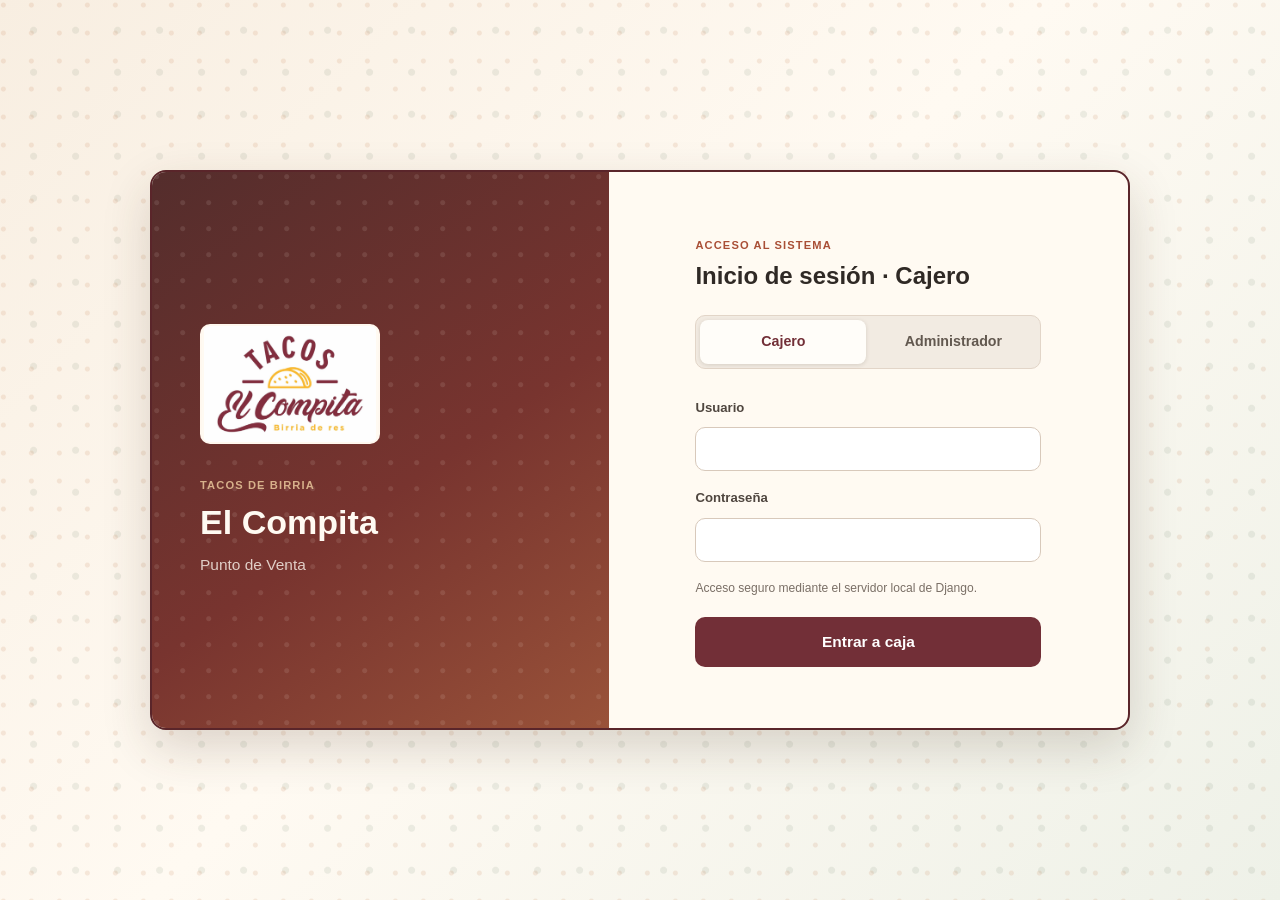
==== POS/FronEnd/index.html @ 58e86232 "actualizaciond el panel de admin y almacen" ====
<!DOCTYPE html>
<!--
    SISTEMA POS - TACOS DE BIRRIA EL COMPITA

    Estructura de la interfaz. La lógica vive en js/ (un archivo por módulo,
    cargados en orden al final del body) y la apariencia en css/styles.css.

    Mapa de secciones:
    1. Carga de sesión e inicio de sesión.
    2. Barra superior: logo, negocio, fecha, usuario y cierre de sesión.
    3. Pestañas: navegación entre pantallas (las de administrador se muestran por rol).
    4. Pantallas: panel, venta, configuración, productos, almacén, categorías,
       ventas y cierre de caja.
    5. Modales y avisos.
-->
<html lang="es">
<head>
    <meta charset="UTF-8">
    <meta name="viewport" content="width=device-width, initial-scale=1, viewport-fit=cover">
    <meta name="theme-color" content="#6f292b">
    <!-- Permite "Agregar a pantalla de inicio" en el iPad y abrirla a pantalla completa. -->
    <meta name="apple-mobile-web-app-capable" content="yes">
    <meta name="mobile-web-app-capable" content="yes">
    <meta name="apple-mobile-web-app-status-bar-style" content="black-translucent">
    <meta name="apple-mobile-web-app-title" content="El Compita">
    <link rel="icon" href="../Public/assets/imagenes/Logo%20tcos%20el%20compita.jpg">
    <link rel="apple-touch-icon" href="../Public/assets/imagenes/Logo%20tcos%20el%20compita.jpg">
    <title>El Compita · Punto de Venta</title>
    <link rel="stylesheet" href="css/styles.css">
</head>
<body>
    <!-- Indicador de carga: se muestra mientras se verifica la sesión guardada. -->
    <div class="session-loading" id="session-loading" role="status" aria-live="polite">
        <span class="session-loading-spinner" aria-hidden="true"></span>
        <p>Cargando sesión…</p>
    </div>

    <!-- Acceso inicial: se muestra solo si no hay una sesión guardada válida. -->
    <main class="entry-screen" id="entry-screen" hidden>
        <section class="entry-panel" aria-labelledby="entry-title">
            <div class="entry-brand">
                <img src="../Public/assets/imagenes/Logo%20tcos%20el%20compita.jpg" alt="" class="entry-logo" width="180" height="120">
                <span class="eyebrow">Tacos de Birria</span>
                <h1 id="entry-title">El Compita</h1>
                <p>Punto de Venta</p>
            </div>
            <div class="entry-form-wrap">
                <span class="eyebrow">Acceso al sistema</span>
                <h2 id="login-heading">Inicio de sesión · Cajero</h2>
                <!-- Enter (teclado físico) o "Ir" (teclado del iPad) envían el formulario. -->
                <form id="entry-login-form" autocomplete="off" onsubmit="handleLoginSubmit(event)">
                    <div class="login-role-selector" role="group" aria-label="Tipo de cuenta">
                        <button class="login-role-button active" id="login-role-cashier" type="button" aria-pressed="true" onclick="selectLoginRole('cashier')">Cajero</button>
                        <button class="login-role-button" id="login-role-admin" type="button" aria-pressed="false" onclick="selectLoginRole('admin')">Administrador</button>
                    </div>
                    <label for="login-username">Usuario</label>
                    <input id="login-username" name="access-identifier" autocomplete="off" autocapitalize="none" autocorrect="off" spellcheck="false" enterkeyhint="go" required>
                    <label for="login-password">Contraseña</label>
                    <input id="login-password" name="access-secret" type="password" autocomplete="new-password" enterkeyhint="go" required>
                    <p class="entry-connection-note">Acceso seguro mediante el servidor local de Django.</p>
                    <button class="btn entry-submit" id="entry-submit" type="submit">Entrar a caja</button>
                </form>
            </div>
        </section>
    </main>

    <div class="app" id="app-container" hidden>
        <!-- Barra superior: logo y nombre a la izquierda; fecha y sesión a la derecha. -->
        <header class="app-bar">
            <div class="brand">
                <img src="../Public/assets/imagenes/Logo%20tcos%20el%20compita.jpg" alt="Tacos de Birria El Compita" class="brand-logo" width="72" height="48">
                <div class="brand-text">
                    <span class="brand-kicker">Tacos de Birria</span>
                    <strong class="brand-name">El Compita</strong>
                </div>
            </div>
            <div class="app-bar-meta">
                <div class="business-day" aria-live="polite">
                    <span class="visually-hidden">Jornada del día:</span>
                    <strong id="current-business-date">Cargando fecha…</strong>
                </div>
                <div class="session-chip">
                    <span class="session-role" id="session-role"></span>
                    <span class="session-user" id="session-user"></span>
                </div>
                <button class="logout-button" id="session-logout" type="button" onclick="logoutSession()">
                    <svg class="icon" viewBox="0 0 24 24" aria-hidden="true"><path d="M15 4h4a1 1 0 0 1 1 1v14a1 1 0 0 1-1 1h-4"/><path d="M10 16l-4-4 4-4"/><path d="M6 12h10"/></svg>
                    <span>Cerrar sesión</span>
                </button>
            </div>
        </header>

        <!-- Navegación: cada botón activa una pantalla mediante showTab(). -->
        <nav class="tabs" aria-label="Navegación principal">
            <button class="tab" type="button" data-tab="admin-dashboard" onclick="showTab('admin-dashboard')" hidden>
                <svg class="icon" viewBox="0 0 24 24" aria-hidden="true"><path d="M3 3v18h18"/><path d="M7 15l4-4 3 3 5-6"/></svg>Panel
            </button>
            <button class="tab active" type="button" data-tab="pos" onclick="showTab('pos')">
                <svg class="icon" viewBox="0 0 24 24" aria-hidden="true"><circle cx="9" cy="20" r="1.5"/><circle cx="18" cy="20" r="1.5"/><path d="M2 3h3l2.6 12.4a1.5 1.5 0 0 0 1.5 1.1h8.9a1.5 1.5 0 0 0 1.5-1.2L21 8H6"/></svg>Venta
            </button>
            <button class="tab" type="button" data-tab="cashbox" onclick="showTab('cashbox')">
                <svg class="icon" viewBox="0 0 24 24" aria-hidden="true"><rect x="2" y="6" width="20" height="12" rx="2"/><circle cx="12" cy="12" r="2.5"/><path d="M6 12h.01M18 12h.01"/></svg>Cierre de caja
            </button>
            <button class="tab" type="button" data-tab="sales" onclick="showTab('sales')">
                <svg class="icon" viewBox="0 0 24 24" aria-hidden="true"><path d="M5 3h14v18l-3-2-2 2-2-2-2 2-2-2-3 2z"/><path d="M9 8h6M9 12h6M9 16h4"/></svg>Ventas
            </button>
            <button class="tab" type="button" data-tab="admin" onclick="showTab('admin')" hidden>
                <svg class="icon" viewBox="0 0 24 24" aria-hidden="true"><path d="M6 3v7a3 3 0 0 0 6 0V3"/><path d="M9 3v18"/><path d="M17 3c-2 2-2 6 0 8v10"/></svg>Productos
            </button>
            <button class="tab" type="button" data-tab="warehouse" onclick="showTab('warehouse')" hidden>
                <svg class="icon" viewBox="0 0 24 24" aria-hidden="true"><path d="M21 8l-9-5-9 5 9 5 9-5z"/><path d="M3 8v8l9 5 9-5V8"/><path d="M12 13v8"/></svg>Almacén
            </button>
            <button class="tab" type="button" data-tab="categories" onclick="showTab('categories')" hidden>
                <svg class="icon" viewBox="0 0 24 24" aria-hidden="true"><path d="M3 12V4a1 1 0 0 1 1-1h8l9 9-9 9z"/><circle cx="7.5" cy="7.5" r="1.5"/></svg>Categorías
            </button>
            <button class="tab" type="button" data-tab="settings" onclick="showTab('settings')" hidden>
                <svg class="icon" viewBox="0 0 24 24" aria-hidden="true"><path d="M4 6h10M18 6h2M4 12h4M12 12h8M4 18h12"/><circle cx="16" cy="6" r="2"/><circle cx="10" cy="12" r="2"/><circle cx="18" cy="18" r="2"/></svg>Configuración
            </button>
            <button class="tab" type="button" data-tab="users" onclick="showTab('users')" hidden>
                <svg class="icon" viewBox="0 0 24 24" aria-hidden="true"><circle cx="9" cy="8" r="3.5"/><path d="M2.5 20a6.5 6.5 0 0 1 13 0"/><path d="M16 4.5a3.5 3.5 0 0 1 0 7"/><path d="M18 14.2a6.5 6.5 0 0 1 3.5 5.8"/></svg>Usuarios
            </button>
        </nav>

        <main class="app-content">
            <!-- Panel administrativo: sus indicadores se calculan con el historial local actual. -->
            <section id="admin-dashboard-tab" class="tab-content" aria-labelledby="dashboard-title">
                <div class="page-heading">
                    <div>
                        <span class="eyebrow">Administración</span>
                        <h2 id="dashboard-title">Resumen del negocio</h2>
                    </div>
                    <label class="inline-field" for="dashboard-period">Periodo
                        <select id="dashboard-period" onchange="renderAdminDashboard()">
                            <option value="today">Hoy</option>
                            <option value="7">Últimos 7 días</option>
                            <option value="30">Últimos 30 días</option>
                            <option value="all">Todo el historial</option>
                        </select>
                    </label>
                </div>
                <div class="dashboard-metrics" aria-live="polite">
                    <article class="dashboard-metric"><span>Ventas netas</span><strong id="admin-metric-sales">$0.00</strong><small id="admin-metric-sales-caption">Periodo seleccionado</small></article>
                    <article class="dashboard-metric"><span>Transacciones</span><strong id="admin-metric-count">0</strong><small>Ventas registradas</small></article>
                    <article class="dashboard-metric"><span>Promedio por venta</span><strong id="admin-metric-average">$0.00</strong><small>Ticket promedio</small></article>
                    <article class="dashboard-metric"><span>Artículos vendidos</span><strong id="admin-metric-items">0</strong><small>Unidades en el periodo</small></article>
                </div>
                <div class="dashboard-columns">
                    <section class="panel">
                        <div class="panel-heading"><h3>Ventas por día</h3><span id="admin-chart-caption">Periodo seleccionado</span></div>
                        <div class="dashboard-chart" id="admin-sales-chart" aria-label="Gráfica de ventas por día"></div>
                    </section>
                    <section class="panel">
                        <div class="panel-heading"><h3>Inventario por revisar</h3><span id="admin-stock-count">0 productos</span></div>
                        <div class="dashboard-stock-list" id="admin-stock-alerts"></div>
                    </section>
                </div>
                <section class="panel">
                    <div class="panel-heading"><h3>Ventas recientes</h3><button class="btn btn-secondary btn-compact" type="button" onclick="showTab('sales')">Ver historial</button></div>
                    <div class="dashboard-recent-sales" id="admin-recent-sales"></div>
                </section>
            </section>

            <!-- Venta: catálogo de productos, carrito y resumen de la jornada. -->
            <section id="pos-tab" class="tab-content active" aria-label="Venta">
                <div class="pos-layout">
                    <div class="products-section">
                        <!-- Filtros de categoría; los genera loadCategoryTabs(). -->
                        <div class="category-tabs" id="category-tabs" role="group" aria-label="Categorías"></div>
                        <div id="products-grid" class="products-grid"></div>
                    </div>

                    <aside class="cart-section" aria-labelledby="cart-title">
                        <div class="cart-header">
                            <h3 id="cart-title">Carrito</h3>
                        </div>
                        <div class="cart-items" id="cart-items">
                            <div class="empty-cart">
                                <p>Carrito vacío<br>Toca un producto para comenzar</p>
                            </div>
                        </div>
                        <div class="cart-total" id="cart-total" hidden>
                            <div class="total-line">
                                <span>Subtotal</span>
                                <span id="subtotal">$0.00</span>
                            </div>
                            <div class="total-line">
                                <span id="tax-label">IVA</span>
                                <span id="tax">$0.00</span>
                            </div>
                            <div class="total-line final">
                                <span>Total</span>
                                <span id="total">$0.00</span>
                            </div>
                            <button class="checkout-btn" type="button" onclick="checkout()">Procesar venta</button>
                        </div>
                    </aside>

                    <div class="pos-today-summary">
                        <div><span>Ventas de hoy</span><strong id="today-sales-total">$0.00</strong></div>
                        <div><span>Órdenes</span><strong id="today-sales-count">0</strong></div>
                        <div><span>Artículos vendidos</span><strong id="today-items-count">0</strong></div>
                        <button class="btn btn-secondary btn-compact" type="button" onclick="showTab('cashbox')">Ir a cierre de caja</button>
                    </div>
                </div>
            </section>

            <!-- Configuración: tipo de cambio, IVA y mantenimiento de datos. -->
            <section id="settings-tab" class="tab-content" aria-labelledby="settings-title">
                <div class="page-heading">
                    <div>
                        <span class="eyebrow">Administración</span>
                        <h2 id="settings-title">Configuración del sistema</h2>
                    </div>
                </div>

                <div class="settings-container">
                    <!-- Tipo de cambio MXN/USD. -->
                    <div class="panel">
                        <h3>Tipo de cambio (dólar)</h3>
                        <form id="exchange-rate-form" onsubmit="updateExchangeRate(event)">
                            <div class="form-group">
                                <label for="exchange-rate-input">Tipo de cambio actual (MXN por USD)</label>
                                <div class="input-with-badge">
                                    <input type="number" id="exchange-rate-input" step="0.01" min="0" required placeholder="19.50" inputmode="decimal">
                                    <span class="value-badge" id="exchange-rate-display">$ ---</span>
                                </div>
                            </div>
                            <p class="field-help">Se usa para mostrar los precios también en dólares.</p>
                            <button type="submit" class="btn">Guardar tipo de cambio</button>
                        </form>
                        <p class="panel-footnote">Actual: <strong id="current-exchange-rate">$ ---</strong> MXN por USD</p>
                    </div>

                    <!-- Porcentaje de IVA de las ventas. -->
                    <div class="panel">
                        <h3>IVA</h3>
                        <form id="tax-rate-form" onsubmit="updateTaxRate(event)">
                            <div class="form-group">
                                <label for="tax-rate-input">Porcentaje de IVA (%)</label>
                                <div class="input-with-badge">
                                    <input type="number" id="tax-rate-input" step="0.01" min="0" max="100" required placeholder="8.00" inputmode="decimal">
                                    <span class="value-badge" id="tax-rate-display">---</span>
                                </div>
                            </div>
                            <p class="field-help">Ejemplo: con IVA de 8% y subtotal de $100 se agregan $8.</p>
                            <button type="submit" class="btn">Guardar IVA</button>
                        </form>
                        <p class="panel-footnote">Actual: <strong id="current-tax-rate">---</strong>%</p>
                    </div>

                    <!-- Reinicio a los datos por defecto. -->
                    <div class="panel panel-danger">
                        <h3>Mantenimiento</h3>
                        <p class="field-help">Elimina todos los datos guardados en este dispositivo y vuelve a cargar el menú por defecto. Úsalo solo si hay problemas.</p>
                        <button class="btn btn-danger" type="button" onclick="resetSystem()">Reiniciar sistema</button>
                    </div>
                </div>
            </section>

            <!-- Usuarios (solo administrador): alta, rol, activación y contraseñas. Usa siempre la API. -->
            <section id="users-tab" class="tab-content" aria-labelledby="users-title">
                <div class="page-heading">
                    <div>
                        <span class="eyebrow">Administración</span>
                        <h2 id="users-title">Usuarios</h2>
                    </div>
                    <div class="toolbar">
                        <label class="check-field">
                            <input type="checkbox" id="users-show-inactive" onchange="renderUsers()">
                            Mostrar inactivos
                        </label>
                        <button class="btn btn-secondary btn-compact" type="button" onclick="loadUsers()">Actualizar</button>
                    </div>
                </div>

                <div class="users-layout">
                    <div class="panel">
                        <div class="panel-heading">
                            <h3>Cuentas del sistema</h3>
                            <span id="users-count">0 activos</span>
                        </div>
                        <div class="table-wrapper">
                            <table class="data-table">
                                <thead>
                                    <tr>
                                        <th scope="col">Usuario</th>
                                        <th scope="col">Nombre</th>
                                        <th scope="col">Rol</th>
                                        <th scope="col">Estado</th>
                                        <th scope="col">Último acceso</th>
                                        <th scope="col">Acciones</th>
                                    </tr>
                                </thead>
                                <tbody id="users-list"></tbody>
                            </table>
                        </div>
                        <p class="field-help users-note">Los usuarios no se borran: se desactivan para conservar quién hizo cada venta y cierre. Debe quedar siempre al menos un administrador activo.</p>
                    </div>

                    <div class="users-forms">
                        <div class="panel panel-accent">
                            <span class="eyebrow">Nueva cuenta</span>
                            <h3>Agregar usuario</h3>
                            <form id="user-create-form" onsubmit="createUser(event)">
                                <div class="form-group">
                                    <label for="user-username">Usuario</label>
                                    <input type="text" id="user-username" required maxlength="150" pattern="[A-Za-z0-9.@+_\-]+" autocomplete="off" autocapitalize="none" spellcheck="false" placeholder="Ej.: maria">
                                    <small class="field-help">Sin espacios. Es el nombre para iniciar sesión.</small>
                                </div>
                                <div class="form-group">
                                    <label for="user-first-name">Nombre</label>
                                    <input type="text" id="user-first-name" maxlength="150" autocomplete="off">
                                </div>
                                <div class="form-group">
                                    <label for="user-last-name">Apellido</label>
                                    <input type="text" id="user-last-name" maxlength="150" autocomplete="off">
                                </div>
                                <div class="form-group">
                                    <label for="user-role">Rol</label>
                                    <select id="user-role" required>
                                        <option value="cashier">Cajero</option>
                                        <option value="admin">Administrador</option>
                                    </select>
                                </div>
                                <div class="form-group">
                                    <label for="user-password">Contraseña</label>
                                    <input type="password" id="user-password" required minlength="8" autocomplete="new-password">
                                    <small class="field-help">Mínimo 8 caracteres; no puede ser solo números ni una contraseña común.</small>
                                </div>
                                <div class="form-group">
                                    <label for="user-password-confirm">Confirmar contraseña</label>
                                    <input type="password" id="user-password-confirm" required minlength="8" autocomplete="new-password">
                                </div>
                                <button type="submit" class="btn btn-block">Crear usuario</button>
                            </form>
                        </div>

                        <div class="panel">
                            <span class="eyebrow">Acceso</span>
                            <h3>Restablecer contraseña</h3>
                            <p class="field-help">El usuario deberá iniciar sesión de nuevo con la contraseña nueva.</p>
                            <form id="reset-password-form" onsubmit="resetUserPassword(event)">
                                <div class="form-group">
                                    <label for="reset-password-user">Usuario</label>
                                    <select id="reset-password-user" required></select>
                                </div>
                                <div class="form-group">
                                    <label for="reset-password">Contraseña nueva</label>
                                    <input type="password" id="reset-password" required minlength="8" autocomplete="new-password">
                                </div>
                                <div class="form-group">
                                    <label for="reset-password-confirm">Confirmar contraseña</label>
                                    <input type="password" id="reset-password-confirm" required minlength="8" autocomplete="new-password">
                                </div>
                                <button type="submit" class="btn btn-secondary btn-block">Cambiar contraseña</button>
                            </form>
                        </div>
                    </div>
                </div>
            </section>

            <!-- Productos: formulario de alta y lista administrativa del catálogo. -->
            <section id="admin-tab" class="tab-content" aria-labelledby="products-title">
                <div class="page-heading">
                    <div>
                        <span class="eyebrow">Catálogo</span>
                        <h2 id="products-title">Productos</h2>
                    </div>
                </div>
                <div class="admin-section">
                    <div class="panel">
                        <h3>Agregar producto</h3>
                        <form id="add-product-form" onsubmit="addProduct(event)">
                            <div class="form-group">
                                <label for="product-name">Nombre del producto</label>
                                <input type="text" id="product-name" required placeholder="Ej.: Coca Cola 600 ml" autocomplete="off">
                            </div>
                            <div class="form-group">
                                <label for="product-price">Precio</label>
                                <input type="number" id="product-price" step="0.01" min="0" required placeholder="0.00" inputmode="decimal">
                            </div>
                            <div class="form-group">
                                <label for="product-category">Categoría</label>
                                <div class="category-selector">
                                    <select id="product-category" required>
                                        <option value="">Seleccionar categoría…</option>
                                    </select>
                                    <button type="button" class="btn btn-secondary" onclick="showNewCategoryForm()">+ Nueva</button>
                                </div>
                            </div>
                            <div class="form-group" id="new-category-form" hidden>
                                <label for="new-category-name">Nombre de la nueva categoría</label>
                                <div class="category-selector">
                                    <input type="text" id="new-category-name" placeholder="Ej.: Bebidas calientes" autocomplete="off">
                                    <input type="color" id="new-category-color" value="#722F37" aria-label="Color de la categoría">
                                    <button type="button" class="btn btn-secondary" onclick="createNewCategory()">Crear</button>
                                    <button type="button" class="btn btn-ghost" onclick="hideNewCategoryForm()">Cancelar</button>
                                </div>
                            </div>
                            <!-- Solo los consumibles (refrescos, aguas…) se cuentan en el almacén. -->
                            <div class="form-group">
                                <label class="check-field">
                                    <input type="checkbox" id="product-track-inventory">
                                    Controlar en almacén
                                </label>
                                <small class="field-help">Márcalo en refrescos, aguas y otros productos por pieza. La comida (tacos, quesadillas, consomé) no se cuenta.</small>
                            </div>
                            <!-- Imagen opcional del producto; se comprime antes de guardarla. -->
                            <div class="form-group">
                                <label for="product-image">Imagen del producto (opcional)</label>
                                <input type="file" id="product-image" name="product-image" accept="image/*">
                            </div>
                            <button type="submit" class="btn">Agregar producto</button>
                        </form>
                    </div>

                    <div class="panel">
                        <div class="panel-heading">
                            <h3>Lista de productos</h3>
                            <button class="btn btn-danger btn-compact" type="button" onclick="deleteAllProducts()">Borrar todos</button>
                        </div>
                        <div id="product-list" class="item-list"></div>
                    </div>
                </div>
            </section>

            <!-- Almacén: consulta existencias y registra entradas o ajustes. -->
            <section id="warehouse-tab" class="tab-content" aria-labelledby="warehouse-title">
                <div class="page-heading">
                    <div>
                        <span class="eyebrow">Inventario</span>
                        <h2 id="warehouse-title">Almacén</h2>
                    </div>
                    <div class="toolbar">
                        <label class="inline-field" for="warehouse-search">Buscar
                            <input type="search" id="warehouse-search" placeholder="Artículo…" oninput="loadWarehouse()" autocomplete="off">
                        </label>
                        <label class="check-field">
                            <input type="checkbox" id="warehouse-low-stock" onchange="loadWarehouse()">
                            Solo stock bajo
                        </label>
                    </div>
                </div>

                <div class="warehouse-layout">
                    <div class="panel">
                        <div class="panel-heading">
                            <h3>Existencias actuales</h3>
                            <span id="warehouse-product-count">0 artículos</span>
                        </div>
                        <p class="field-help">Solo consumibles por pieza: refrescos y aguas marcados en Productos, más los insumos como vasos, platos y cucharas.</p>
                        <div class="table-wrapper">
                            <table class="data-table">
                                <thead>
                                    <tr>
                                        <th scope="col">Artículo</th>
                                        <th scope="col">Tipo</th>
                                        <th scope="col" class="num">Existencia</th>
                                        <th scope="col" class="num">Mínimo</th>
                                        <th scope="col">Estado</th>
                                        <th scope="col"><span class="visually-hidden">Acciones</span></th>
                                    </tr>
                                </thead>
                                <tbody id="warehouse-list"></tbody>
                            </table>
                        </div>
                    </div>

                    <div class="warehouse-forms">
                    <div class="panel panel-accent">
                        <span class="eyebrow">Operación de inventario</span>
                        <h3>Actualizar existencias</h3>
                        <p class="field-help">Registra entradas, salidas o correcciones para mantener el stock al día.</p>
                        <form id="inventory-movement-form" onsubmit="registerInventoryMovement(event)">
                            <div class="form-group">
                                <label for="movement-product">Artículo</label>
                                <select id="movement-product" required></select>
                            </div>
                            <div class="form-group">
                                <label for="movement-type">Tipo de movimiento</label>
                                <select id="movement-type" required>
                                    <option value="entrada">Entrada de mercancía</option>
                                    <option value="ajuste">Ajuste de inventario</option>
                                    <option value="salida">Salida o pérdida</option>
                                </select>
                            </div>
                            <div class="form-group">
                                <label for="movement-quantity">Cantidad</label>
                                <input type="number" id="movement-quantity" min="0" step="1" required placeholder="0" inputmode="numeric">
                                <small class="field-help">Usa números enteros. En un ajuste, escribe el stock real contado.</small>
                            </div>
                            <div class="form-group">
                                <label for="movement-reason">Motivo</label>
                                <input type="text" id="movement-reason" maxlength="120" placeholder="Ej.: Compra de mercancía" autocomplete="off">
                            </div>
                            <button type="submit" class="btn btn-block">Guardar movimiento</button>
                        </form>
                    </div>

                    <div class="panel">
                        <span class="eyebrow">Insumos</span>
                        <h3>Agregar insumo</h3>
                        <p class="field-help">Artículos que se usan pero no se venden, como vasos, platos o cucharas.</p>
                        <form id="supply-form" onsubmit="addSupply(event)">
                            <div class="form-group">
                                <label for="supply-name">Nombre</label>
                                <input type="text" id="supply-name" maxlength="80" required placeholder="Ej.: Vasos desechables" autocomplete="off">
                            </div>
                            <div class="form-group">
                                <label for="supply-minimum">Stock mínimo</label>
                                <input type="number" id="supply-minimum" min="0" step="1" value="5" required inputmode="numeric">
                            </div>
                            <button type="submit" class="btn btn-secondary btn-block">Agregar insumo</button>
                        </form>
                    </div>
                    </div>
                </div>
            </section>

            <!-- Categorías: creación, color identificador y lista de categorías. -->
            <section id="categories-tab" class="tab-content" aria-labelledby="categories-title">
                <div class="page-heading">
                    <div>
                        <span class="eyebrow">Catálogo</span>
                        <h2 id="categories-title">Categorías</h2>
                    </div>
                </div>
                <div class="admin-section">
                    <div class="panel">
                        <h3>Crear nueva categoría</h3>
                        <form id="add-category-form" onsubmit="addCategoryFromForm(event)">
                            <div class="form-group">
                                <label for="category-name">Nombre de la categoría</label>
                                <input type="text" id="category-name" required placeholder="Ej.: Bebidas calientes" autocomplete="off">
                            </div>
                            <div class="form-group">
                                <label for="category-color">Color de la categoría</label>
                                <div class="color-selector">
                                    <input type="color" id="category-color" value="#722F37">
                                    <div class="color-presets" role="group" aria-label="Colores sugeridos">
                                        <button type="button" class="color-preset" data-color="#722F37" style="--swatch: #722F37" onclick="setColor('#722F37')" aria-label="Guinda" aria-pressed="false"></button>
                                        <button type="button" class="color-preset" data-color="#3498db" style="--swatch: #3498db" onclick="setColor('#3498db')" aria-label="Azul" aria-pressed="false"></button>
                                        <button type="button" class="color-preset" data-color="#e74c3c" style="--swatch: #e74c3c" onclick="setColor('#e74c3c')" aria-label="Rojo" aria-pressed="false"></button>
                                        <button type="button" class="color-preset" data-color="#f39c12" style="--swatch: #f39c12" onclick="setColor('#f39c12')" aria-label="Naranja" aria-pressed="false"></button>
                                        <button type="button" class="color-preset" data-color="#9b59b6" style="--swatch: #9b59b6" onclick="setColor('#9b59b6')" aria-label="Morado" aria-pressed="false"></button>
                                        <button type="button" class="color-preset" data-color="#27ae60" style="--swatch: #27ae60" onclick="setColor('#27ae60')" aria-label="Verde" aria-pressed="false"></button>
                                        <button type="button" class="color-preset" data-color="#34495e" style="--swatch: #34495e" onclick="setColor('#34495e')" aria-label="Gris azulado" aria-pressed="false"></button>
                                        <button type="button" class="color-preset" data-color="#e67e22" style="--swatch: #e67e22" onclick="setColor('#e67e22')" aria-label="Calabaza" aria-pressed="false"></button>
                                    </div>
                                </div>
                            </div>
                            <button type="submit" class="btn">Crear categoría</button>
                        </form>
                    </div>

                    <div class="panel">
                        <div class="panel-heading">
                            <h3>Lista de categorías</h3>
                            <button class="btn btn-danger btn-compact" type="button" onclick="deleteAllCategories()">Borrar todas</button>
                        </div>
                        <div id="category-list" class="item-list"></div>
                    </div>
                </div>
            </section>

            <!-- Ventas: filtros, indicadores y detalle del historial de transacciones. -->
            <section id="sales-tab" class="tab-content" aria-labelledby="sales-title">
                <div class="page-heading">
                    <div>
                        <span class="eyebrow">Historial</span>
                        <h2 id="sales-title">Ventas</h2>
                    </div>
                    <div class="toolbar">
                        <label class="inline-field" for="date-filter">Filtrar por
                            <select id="date-filter" onchange="filterSales()">
                                <option value="today">Hoy</option>
                                <option value="week">Esta semana</option>
                                <option value="month">Este mes</option>
                                <option value="all">Todas las ventas</option>
                            </select>
                        </label>
                        <div class="inline-field">
                            <span id="date-range-label">Rango de fechas</span>
                            <div class="date-range" role="group" aria-labelledby="date-range-label">
                                <input type="date" id="start-date" onchange="filterSales()" aria-label="Desde">
                                <span aria-hidden="true">a</span>
                                <input type="date" id="end-date" onchange="filterSales()" aria-label="Hasta">
                            </div>
                        </div>
                    </div>
                </div>

                <div class="toolbar toolbar-actions">
                    <button class="btn btn-secondary btn-compact" type="button" onclick="exportSales()">Exportar</button>
                    <button class="btn btn-secondary btn-compact" type="button" onclick="verifySalesIntegrity()">Verificar</button>
                    <button class="btn btn-danger btn-compact" type="button" onclick="clearSalesHistory()">Borrar historial</button>
                </div>

                <div class="sales-summary">
                    <div class="summary-card">
                        <h3>Total del periodo</h3>
                        <span id="total-sales">$0.00</span>
                    </div>
                    <div class="summary-card">
                        <h3>Número de ventas</h3>
                        <span id="total-transactions">0</span>
                    </div>
                    <div class="summary-card">
                        <h3>Productos vendidos</h3>
                        <span id="total-items">0</span>
                    </div>
                    <div class="summary-card">
                        <h3>Promedio por venta</h3>
                        <span id="average-sale">$0.00</span>
                    </div>
                </div>

                <div class="panel panel-flush">
                    <div class="panel-heading panel-heading-bar">
                        <h3>Lista de ventas</h3>
                        <input type="search" class="search-input" id="sales-search" placeholder="Buscar por ID o productos…" onkeyup="searchSales()" aria-label="Buscar ventas" autocomplete="off">
                    </div>
                    <div id="sales-list" class="sales-list">
                        <div class="empty-sales">
                            <p>No hay ventas registradas<br>Las ventas aparecerán aquí</p>
                        </div>
                    </div>
                </div>
            </section>

            <!-- Caja: registra el fondo inicial y calcula el cierre de la jornada. -->
            <section id="cashbox-tab" class="tab-content" aria-labelledby="cashbox-title">
                <div class="page-heading">
                    <div>
                        <span class="eyebrow" id="cashbox-eyebrow">Inicio de jornada</span>
                        <h2 id="cashbox-title">Apertura y cierre de caja</h2>
                        <p class="page-subtitle" id="cashbox-subtitle">Primero registra únicamente el fondo inicial. Al terminar el día podrás revisar y guardar el cierre.</p>
                    </div>
                    <div class="status-pill" id="cashbox-status">Sin cierre de hoy</div>
                </div>

                <!-- Apertura y cierre: solo el cajero; el administrador ve únicamente el historial. -->
                <div class="cashbox-container" id="cashbox-operation">
                    <div class="panel">
                        <h3>1. Iniciar caja</h3>
                        <form id="opening-cash-form" onsubmit="openCashBox(event)">
                            <div class="form-group">
                                <label for="initial-fund">Fondo inicial de caja ($)</label>
                                <input type="number" id="initial-fund" step="0.01" min="0" required placeholder="5000.00" inputmode="decimal">
                            </div>
                            <button type="submit" class="btn">Iniciar jornada</button>
                        </form>
                        <div class="opening-fund-display">
                            Fondo protegido de hoy: <strong id="opening-fund-value">$0.00</strong>
                        </div>

                        <h3 class="cashbox-step-title" id="cashbox-closing-step">2. Cerrar caja</h3>
                        <form id="cashbox-form" onsubmit="calculateCashBox(event)">
                            <div class="form-group">
                                <label for="daily-sales">Total de ventas del día ($)</label>
                                <input type="number" id="daily-sales" step="0.01" min="0" readonly>
                                <small class="field-help">Se obtiene automáticamente de las ventas registradas.</small>
                            </div>
                            <button type="submit" class="btn">Revisar cierre</button>
                        </form>
                    </div>

                    <!-- Resultados: muestra fondo protegido, ventas y efectivo esperado. -->
                    <div class="panel cashbox-results-panel" id="cashbox-results" hidden>
                        <h3>3. Resumen del cierre</h3>
                        <div class="result-item">
                            <span>Fondo protegido</span>
                            <span class="result-value" id="retained-cash">$0.00</span>
                        </div>
                        <div class="result-item">
                            <span>Ventas para retirar</span>
                            <span class="result-value" id="total-cashbox">$0.00</span>
                        </div>
                        <div class="result-item">
                            <span>Total esperado en caja</span>
                            <span class="result-value" id="net-sales">$0.00</span>
                        </div>
                        <button class="btn btn-success btn-block" type="button" onclick="confirmCashBoxRecord()">Guardar cierre de jornada</button>
                    </div>
                </div>

                <!-- Historial de cierres anteriores. -->
                <div class="panel">
                    <div class="panel-heading">
                        <h3>Historial de cierres</h3>
                        <div class="toolbar">
                            <button class="btn btn-secondary btn-compact" type="button" onclick="exportCashBoxHistory()">Exportar CSV</button>
                            <button class="btn btn-danger btn-compact" type="button" onclick="clearCashBoxHistory()">Limpiar historial</button>
                        </div>
                    </div>
                    <div class="table-wrapper">
                        <table class="data-table" id="cashbox-table">
                            <thead>
                                <tr>
                                    <th scope="col">Fecha y hora</th>
                                    <th scope="col" class="num">Fondo inicial</th>
                                    <th scope="col" class="num">Ventas</th>
                                    <th scope="col" class="num">Gastos</th>
                                    <th scope="col" class="num">Efectivo contado</th>
                                    <th scope="col" class="num">Fondo retenido</th>
                                    <th scope="col" class="num">Retiro</th>
                                    <th scope="col"><span class="visually-hidden">Acciones</span></th>
                                </tr>
                            </thead>
                            <tbody id="cashbox-tbody">
                                <tr>
                                    <td colspan="8" class="table-empty">No hay cierres registrados</td>
                                </tr>
                            </tbody>
                        </table>
                    </div>
                </div>
            </section>
        </main>
    </div>

    <!-- Modal de venta: revisa artículos, IVA y total antes de registrar. -->
    <div id="sale-confirmation-modal" class="sale-modal" role="dialog" aria-modal="true" aria-labelledby="sale-modal-title" hidden>
        <div class="sale-modal-backdrop" onclick="closeSaleModal()"></div>
        <div class="sale-modal-card">
            <div class="sale-modal-header">
                <div>
                    <span class="eyebrow">Revisar pedido</span>
                    <h2 id="sale-modal-title">Confirmar venta</h2>
                </div>
                <button class="sale-modal-close" type="button" onclick="closeSaleModal()" aria-label="Cerrar">×</button>
            </div>
            <div class="sale-modal-items" id="sale-modal-items"></div>
            <div class="sale-modal-totals">
                <div><span>Subtotal</span><strong id="sale-modal-subtotal">$0.00</strong></div>
                <div><span>IVA</span><strong id="sale-modal-tax">$0.00</strong></div>
                <div class="sale-modal-total"><span>Total a cobrar</span><strong id="sale-modal-total">$0.00</strong></div>
            </div>
            <div class="sale-modal-actions">
                <button class="btn btn-ghost" type="button" onclick="closeSaleModal()">Seguir revisando</button>
                <button class="btn btn-success sale-confirm-btn" type="button" onclick="confirmSale()">Confirmar y registrar venta</button>
            </div>
        </div>
    </div>

    <!-- Modal general: confirma aperturas, eliminaciones y cambios importantes. -->
    <div id="action-confirmation-modal" class="sale-modal" role="dialog" aria-modal="true" aria-labelledby="action-modal-title" hidden>
        <div class="sale-modal-backdrop" onclick="closeActionModal()"></div>
        <div class="sale-modal-card action-modal-card">
            <div class="sale-modal-header">
                <div>
                    <span class="eyebrow" id="action-modal-eyebrow">Revisar cambio</span>
                    <h2 id="action-modal-title">Confirmar cambio</h2>
                </div>
                <button class="sale-modal-close" type="button" onclick="closeActionModal()" aria-label="Cerrar">×</button>
            </div>
            <div class="action-modal-message" id="action-modal-message"></div>
            <div class="sale-modal-actions">
                <button class="btn btn-ghost" type="button" onclick="closeActionModal()">Cancelar</button>
                <button class="btn btn-success sale-confirm-btn" type="button" onclick="confirmActionModal()">Confirmar cambio</button>
            </div>
        </div>
    </div>

    <!-- Avisos temporales (showNotification). -->
    <div class="toast-region" id="toast-region" role="status" aria-live="polite"></div>

    <!-- Módulos: el orden importa (estado → persistencia → utilidades → pantallas → arranque). -->
    <script src="js/api.js"></script>
    <script src="js/state.js"></script>
    <script src="js/storage.js"></script>
    <script src="js/utils.js"></script>
    <script src="js/ui.js"></script>
    <script src="js/session.js"></script>
    <script src="js/navigation.js"></script>
    <script src="js/categories.js"></script>
    <script src="js/products.js"></script>
    <script src="js/cart.js"></script>
    <script src="js/sales.js"></script>
    <script src="js/dashboard.js"></script>
    <script src="js/cashbox.js"></script>
    <script src="js/warehouse.js"></script>
    <script src="js/settings.js"></script>
    <script src="js/users.js"></script>
    <script src="js/main.js"></script>
</body>
</html>
---- POS/FronEnd/css/styles.css ----
/* ============================================
   SISTEMA POS - TACOS DE BIRRIA EL COMPITA
   ============================================
   Pensado primero para iPad (táctil, horizontal y vertical); también
   funciona en computadora y en celular.

   Mapa del archivo:
   1. Variables (colores, radios, sombras, tamaños táctiles).
   2. Base: reinicio de estilos, tipografía, foco, iconos y utilidades.
   3. Botones y formularios.
   4. Carga de sesión y pantalla de acceso.
   5. Estructura de la app: barra superior, pestañas y área de contenido.
   6. Componentes comunes: encabezados de página, paneles, listas, tablas.
   7. Pantallas: Panel, Venta, Productos/Categorías, Almacén, Ventas,
      Caja y Configuración.
   8. Modales y avisos.
   9. Diseño adaptable: iPad vertical, iPad horizontal y celular.

   Reglas táctiles: todo :hover vive dentro de
   @media (hover: hover) and (pointer: fine) para que no se quede "pegado"
   en el iPad; los controles miden al menos 44 px; los campos usan 16 px
   para que Safari no haga zoom al enfocarlos.
   ============================================ */

/* ============================================
   1. VARIABLES
   ============================================ */
:root {
    /* Marca */
    --brand: #722f37;
    --brand-strong: #5a252a;
    --brand-soft: #f6e7e2;
    --clay: #a94f36;
    --header-from: #6f292b;
    --header-via: #8f3b32;
    --header-to: #a65538;
    --nav-bg: #3d3932;

    /* Superficies y texto */
    --page: #f6efe5;
    --surface: #fffdf9;
    --surface-2: #f8f2ea;
    --line: #eadccf;
    --line-strong: #d8c9bb;
    --ink: #2f2925;
    --ink-2: #4f463f;
    --muted: #7a6f66;
    --on-dark: #fff8ed;

    /* Estados */
    --success: #2f7d4f;
    --success-strong: #276a42;
    --success-soft: #e6f4ec;
    --warning: #8a5a00;
    --warning-soft: #fff3cd;
    --danger: #b3261e;
    --danger-soft: #fdecea;
    --sage: #536b4f;

    /* Forma */
    --radius-sm: 8px;
    --radius: 12px;
    --radius-lg: 16px;
    --shadow-sm: 0 1px 3px rgba(60, 40, 30, 0.08);
    --shadow: 0 6px 18px rgba(80, 50, 35, 0.08);
    --shadow-lg: 0 20px 60px rgba(0, 0, 0, 0.28);
    --focus-ring: 0 0 0 3px rgba(114, 47, 55, 0.35);

    /* Tamaños táctiles */
    --tap: 44px;
    --gutter: 20px;
    --ease-out: cubic-bezier(0.22, 1, 0.36, 1);
}

/* ============================================
   2. BASE
   ============================================ */
*,
*::before,
*::after {
    margin: 0;
    padding: 0;
    box-sizing: border-box;
}

html {
    /* Texto fluido: crece un poco en monitores grandes y se mantiene legible
       en laptops y tablets (15 px a 18 px según el ancho de la ventana). */
    font-size: clamp(15px, 0.35vw + 11px, 18px);
    -webkit-tap-highlight-color: transparent;
    -webkit-text-size-adjust: 100%;
    text-size-adjust: 100%;
}

body {
    min-height: 100vh;
    min-height: 100dvh;
    background: var(--page);
    color: var(--ink);
    font-family: -apple-system, BlinkMacSystemFont, "Segoe UI", Roboto, "Helvetica Neue", Arial, sans-serif;
    font-size: 1rem;
    line-height: 1.4;
}

body.modal-open {
    overflow: hidden;
}

img {
    max-width: 100%;
}

h1, h2, h3 {
    line-height: 1.2;
    text-wrap: balance;
}

[hidden] {
    display: none !important;
}

:focus-visible {
    outline: 3px solid rgba(114, 47, 55, 0.45);
    outline-offset: 2px;
}

.icon {
    flex: none;
    width: 18px;
    height: 18px;
    fill: none;
    stroke: currentColor;
    stroke-width: 2;
    stroke-linecap: round;
    stroke-linejoin: round;
}

.eyebrow {
    color: var(--clay);
    font-size: 0.72rem;
    font-weight: 800;
    letter-spacing: 0.1em;
    text-transform: uppercase;
}

.visually-hidden {
    position: absolute !important;
    width: 1px;
    height: 1px;
    overflow: hidden;
    clip: rect(0 0 0 0);
    clip-path: inset(50%);
    white-space: nowrap;
}

/* ============================================
   3. BOTONES Y FORMULARIOS
   ============================================ */
button,
.btn {
    font: inherit;
    touch-action: manipulation;
}

.btn {
    display: inline-flex;
    align-items: center;
    justify-content: center;
    gap: 8px;
    min-height: var(--tap);
    padding: 0 20px;
    border: 1px solid transparent;
    border-radius: 10px;
    background: var(--brand);
    color: #fff;
    font-size: 1rem;
    font-weight: 700;
    line-height: 1.1;
    text-align: center;
    cursor: pointer;
    user-select: none;
    -webkit-user-select: none;
    transition: background-color 150ms, border-color 150ms, transform 100ms var(--ease-out);
}

.btn:active:not(:disabled) {
    transform: scale(0.97);
}

.btn:disabled {
    opacity: 0.55;
    cursor: not-allowed;
}

.btn-secondary {
    border-color: #dcc6be;
    background: #fff;
    color: var(--brand);
}

.btn-ghost {
    border-color: var(--line-strong);
    background: transparent;
    color: var(--ink-2);
}

.btn-danger {
    border-color: #efc9c4;
    background: #fff;
    color: var(--danger);
}

.btn-success {
    background: var(--success);
}

.btn.is-editing {
    background: #2f6f8f;
}

.btn-compact {
    min-height: 40px;
    padding: 0 14px;
    font-size: 0.9rem;
}

.btn-block {
    width: 100%;
}

/* En pantallas táctiles todo botón mide al menos 44 px de alto. */
@media (pointer: coarse) {
    .btn-compact {
        min-height: var(--tap);
    }
}

.form-group {
    margin-bottom: 16px;
}

.form-group > label {
    display: block;
    margin-bottom: 6px;
    color: var(--ink-2);
    font-size: 0.9rem;
    font-weight: 700;
}

input,
select,
textarea {
    font: inherit;
    font-size: 16px; /* 16 px evita que Safari haga zoom al enfocar. */
}

.form-group input:not([type="checkbox"]):not([type="color"]):not([type="file"]),
.form-group select,
.inline-field input,
.inline-field select,
.search-input {
    width: 100%;
    min-height: var(--tap);
    padding: 9px 12px;
    border: 1px solid var(--line-strong);
    border-radius: 10px;
    background: #fff;
    color: var(--ink);
    transition: border-color 150ms, box-shadow 150ms;
}

.form-group input:focus-visible,
.form-group select:focus-visible,
.inline-field input:focus-visible,
.inline-field select:focus-visible,
.search-input:focus-visible {
    outline: none;
    border-color: var(--brand);
    box-shadow: var(--focus-ring);
}

.form-group input[readonly] {
    background: var(--surface-2);
    color: var(--ink-2);
}

input[type="file"] {
    width: 100%;
    min-height: var(--tap);
    padding: 8px;
    border: 1px dashed var(--line-strong);
    border-radius: 10px;
    background: var(--surface-2);
    color: var(--ink-2);
    font-size: 0.95rem;
}

input[type="file"]::file-selector-button {
    min-height: 36px;
    margin-right: 12px;
    padding: 0 14px;
    border: 1px solid #dcc6be;
    border-radius: 8px;
    background: #fff;
    color: var(--brand);
    font: inherit;
    font-weight: 700;
    cursor: pointer;
}

input[type="color"] {
    flex: none;
    width: 56px;
    height: var(--tap);
    padding: 3px;
    border: 1px solid var(--line-strong);
    border-radius: 10px;
    background: #fff;
    cursor: pointer;
}

input[type="checkbox"] {
    width: 22px;
    height: 22px;
    accent-color: var(--brand);
}

.field-help {
    display: block;
    margin: 6px 0 14px;
    color: var(--muted);
    font-size: 0.86rem;
    line-height: 1.45;
}

.form-group .field-help {
    margin-bottom: 0;
}

.inline-field {
    display: grid;
    gap: 6px;
    color: var(--ink-2);
    font-size: 0.85rem;
    font-weight: 700;
}

.inline-field input,
.inline-field select {
    font-weight: 400;
}

.check-field {
    display: inline-flex;
    align-items: center;
    gap: 10px;
    min-height: var(--tap);
    color: var(--ink-2);
    font-weight: 600;
    white-space: nowrap;
    cursor: pointer;
}

.date-range {
    display: flex;
    align-items: center;
    gap: 8px;
    font-weight: 400;
}

.date-range input {
    width: auto;
}

.input-with-badge {
    display: flex;
    gap: 10px;
}

.input-with-badge input {
    flex: 1;
    min-width: 0;
}

.value-badge {
    display: flex;
    align-items: center;
    justify-content: center;
    min-width: 96px;
    padding: 0 14px;
    border-radius: 10px;
    background: var(--brand-soft);
    color: var(--brand);
    font-weight: 800;
    font-variant-numeric: tabular-nums;
    white-space: nowrap;
}

.category-selector {
    display: flex;
    align-items: stretch;
    gap: 8px;
}

.category-selector select,
.category-selector input[type="text"] {
    flex: 1;
    min-width: 0;
}

.color-selector {
    display: flex;
    flex-wrap: wrap;
    align-items: center;
    gap: 14px;
}

.color-presets {
    display: flex;
    flex-wrap: wrap;
    gap: 8px;
}

.color-preset {
    width: var(--tap);
    height: var(--tap);
    border: 4px solid #fff;
    border-radius: 50%;
    background: var(--swatch);
    box-shadow: 0 0 0 1px var(--line-strong);
    cursor: pointer;
    transition: transform 100ms var(--ease-out), box-shadow 150ms;
}

.color-preset:active {
    transform: scale(0.92);
}

.color-preset.active {
    box-shadow: 0 0 0 3px var(--brand);
}

/* ============================================
   4. CARGA DE SESIÓN Y PANTALLA DE ACCESO
   ============================================ */
.session-loading {
    display: grid;
    place-content: center;
    justify-items: center;
    gap: 14px;
    min-height: 100vh;
    min-height: 100dvh;
    color: var(--brand);
    font-weight: 600;
}

.session-loading-spinner {
    width: 44px;
    height: 44px;
    border: 4px solid var(--line);
    border-top-color: var(--brand);
    border-radius: 50%;
    animation: spin 0.8s linear infinite;
}

@keyframes spin {
    to { transform: rotate(360deg); }
}

.entry-screen {
    display: grid;
    place-items: center;
    min-height: 100vh;
    min-height: 100dvh;
    padding: max(20px, env(safe-area-inset-top)) max(20px, env(safe-area-inset-right)) max(20px, env(safe-area-inset-bottom)) max(20px, env(safe-area-inset-left));
    background:
        radial-gradient(circle at 12% 18%, rgba(193, 119, 72, 0.14) 0 2px, transparent 3px),
        radial-gradient(circle at 80% 72%, rgba(83, 107, 79, 0.1) 0 3px, transparent 4px),
        linear-gradient(135deg, #f8eee1 0%, #fffaf2 48%, #eef1e8 100%);
    background-size: 28px 28px, 42px 42px, 100% 100%;
}

.entry-panel {
    display: grid;
    grid-template-columns: minmax(0, 0.88fr) minmax(0, 1fr);
    width: min(100%, 980px);
    min-height: 560px;
    overflow: hidden;
    border: 2px solid var(--brand-strong);
    border-radius: var(--radius-lg);
    background: #fffaf2;
    box-shadow: 0 18px 48px rgba(68, 43, 30, 0.18);
    animation: rise-in 260ms var(--ease-out) both;
}

.entry-brand {
    display: flex;
    flex-direction: column;
    align-items: flex-start;
    justify-content: center;
    padding: 48px;
    background:
        radial-gradient(circle at 18% 18%, rgba(255, 248, 237, 0.1) 0 2px, transparent 3px),
        linear-gradient(145deg, #542d2c 0%, #78342f 56%, #995239 100%);
    background-size: 26px 26px, 100% 100%;
    color: #fffaf2;
}

.entry-logo {
    width: 180px;
    height: 120px;
    margin-bottom: 34px;
    border: 2px solid rgba(255, 248, 237, 0.55);
    border-radius: 10px;
    background: #fffaf2;
    object-fit: contain;
}

.entry-brand .eyebrow {
    color: #d7b18b;
}

.entry-brand h1 {
    margin-top: 8px;
    font-size: 2.2rem;
}

.entry-brand p {
    margin-top: 12px;
    color: rgba(255, 250, 242, 0.78);
}

.entry-form-wrap {
    align-self: center;
    width: min(100%, 430px);
    margin: 0 auto;
    padding: 48px 42px;
}

.entry-form-wrap h2 {
    margin: 7px 0 24px;
    font-size: 1.55rem;
}

.entry-form-wrap form {
    display: grid;
    gap: 10px;
}

.login-role-selector {
    display: grid;
    grid-template-columns: 1fr 1fr;
    gap: 4px;
    margin-bottom: 12px;
    padding: 4px;
    border: 1px solid #e2d5c8;
    border-radius: 10px;
    background: #f2ebe2;
}

.login-role-button {
    min-height: var(--tap);
    border: 0;
    border-radius: 8px;
    background: transparent;
    color: #62584f;
    font-size: 0.92rem;
    font-weight: 700;
    cursor: pointer;
}

.login-role-button.active {
    background: #fffdf9;
    color: var(--brand);
    box-shadow: 0 1px 4px rgba(52, 38, 29, 0.15);
}

.entry-form-wrap form > label {
    margin-top: 8px;
    color: var(--ink-2);
    font-size: 0.85rem;
    font-weight: 700;
}

.entry-form-wrap form > input {
    width: 100%;
    min-height: var(--tap);
    padding: 9px 12px;
    border: 1px solid var(--line-strong);
    border-radius: 10px;
    background: #fff;
    color: var(--ink);
}

.entry-form-wrap form > input:focus-visible {
    outline: none;
    border-color: var(--brand);
    box-shadow: var(--focus-ring);
}

.entry-connection-note {
    margin: 8px 0 2px;
    color: var(--muted);
    font-size: 0.78rem;
}

.entry-submit {
    min-height: 50px;
    margin-top: 8px;
}

@keyframes rise-in {
    from { opacity: 0; transform: translateY(8px); }
    to { opacity: 1; transform: none; }
}

/* ============================================
   5. ESTRUCTURA DE LA APP
   ============================================ */
/* Barra superior: logo con presencia pero compacto, junto al nombre. */
.app-bar {
    display: flex;
    align-items: center;
    gap: 16px;
    padding: calc(8px + env(safe-area-inset-top)) max(16px, env(safe-area-inset-right)) 8px max(16px, env(safe-area-inset-left));
    background: linear-gradient(120deg, var(--header-from) 0%, var(--header-via) 55%, var(--header-to) 100%);
    color: var(--on-dark);
}

.brand {
    display: flex;
    align-items: center;
    gap: 12px;
    min-width: 0;
}

.brand-logo {
    flex: none;
    width: 72px;
    height: 48px;
    padding: 3px;
    border-radius: 10px;
    background: #fff;
    object-fit: contain;
    box-shadow: 0 0 0 2px rgba(255, 248, 237, 0.35), 0 4px 10px rgba(0, 0, 0, 0.18);
}

.brand-text {
    display: grid;
    min-width: 0;
    line-height: 1.15;
}

.brand-kicker {
    color: #ecc9a2;
    font-size: 0.68rem;
    font-weight: 700;
    letter-spacing: 0.14em;
    text-transform: uppercase;
    white-space: nowrap;
}

.brand-name {
    overflow: hidden;
    font-size: 1.25rem;
    font-weight: 800;
    text-overflow: ellipsis;
    white-space: nowrap;
}

.app-bar-meta {
    display: flex;
    align-items: center;
    gap: 12px;
    margin-left: auto;
    min-width: 0;
}

.business-day {
    padding: 6px 12px;
    border: 1px solid rgba(255, 248, 237, 0.35);
    border-radius: 999px;
    background: rgba(255, 248, 237, 0.1);
    font-size: 0.85rem;
    white-space: nowrap;
}

.business-day strong {
    font-weight: 600;
}

.session-chip {
    display: grid;
    line-height: 1.15;
    text-align: right;
    white-space: nowrap;
}

.session-role {
    color: #ecc9a2;
    font-size: 0.68rem;
    font-weight: 700;
    letter-spacing: 0.08em;
    text-transform: uppercase;
}

.session-user {
    font-weight: 700;
}

.logout-button {
    display: inline-flex;
    align-items: center;
    gap: 8px;
    min-width: var(--tap);
    min-height: var(--tap);
    padding: 0 14px;
    border: 1px solid rgba(255, 248, 237, 0.5);
    border-radius: 10px;
    background: rgba(255, 248, 237, 0.12);
    color: var(--on-dark);
    font-size: 0.9rem;
    font-weight: 600;
    cursor: pointer;
    user-select: none;
    -webkit-user-select: none;
    transition: background-color 150ms, transform 100ms var(--ease-out);
}

.logout-button:active {
    transform: scale(0.97);
}

/* Pestañas: fila deslizable con iconos; la activa resalta en crema. */
.tabs {
    display: flex;
    gap: 4px;
    padding: 6px max(8px, env(safe-area-inset-right)) 6px max(8px, env(safe-area-inset-left));
    overflow-x: auto;
    background: var(--nav-bg);
    scrollbar-width: none;
    -webkit-overflow-scrolling: touch;
}

.tabs::-webkit-scrollbar {
    display: none;
}

.tab {
    display: inline-flex;
    flex: 1 0 auto;
    align-items: center;
    justify-content: center;
    gap: 8px;
    min-height: var(--tap);
    padding: 0 16px;
    border: 0;
    border-radius: 10px;
    background: none;
    color: rgba(255, 255, 255, 0.82);
    font-size: 0.95rem;
    font-weight: 600;
    white-space: nowrap;
    cursor: pointer;
    user-select: none;
    -webkit-user-select: none;
    transition: background-color 150ms, color 150ms;
}

.tab.active {
    background: var(--surface);
    color: var(--brand);
}

.tab:active:not(.active) {
    background: rgba(255, 255, 255, 0.12);
}

/* Área de contenido: cada pantalla con margen cómodo y ancho máximo legible. */
.app-content {
    background: var(--page);
}

.tab-content {
    display: none;
    width: 100%;
    max-width: 1400px;
    margin: 0 auto;
    padding: var(--gutter) max(var(--gutter), env(safe-area-inset-right)) calc(var(--gutter) + env(safe-area-inset-bottom)) max(var(--gutter), env(safe-area-inset-left));
}

.tab-content.active {
    display: block;
}

/* Espacio uniforme entre bloques de cada pantalla. */
.tab-content > * + * {
    margin-top: 16px;
}

/* ============================================
   6. COMPONENTES COMUNES
   ============================================ */
.page-heading {
    display: flex;
    flex-wrap: wrap;
    align-items: flex-end;
    justify-content: space-between;
    gap: 12px 20px;
}

.page-heading h2 {
    margin-top: 4px;
    color: var(--ink);
    font-size: 1.55rem;
}

.page-subtitle {
    max-width: 62ch;
    margin-top: 6px;
    color: var(--muted);
    font-size: 0.92rem;
}

.toolbar {
    display: flex;
    flex-wrap: wrap;
    align-items: flex-end;
    gap: 10px 14px;
}

.toolbar-actions {
    justify-content: flex-end;
}

.panel {
    min-width: 0;
    padding: 20px;
    border: 1px solid var(--line);
    border-radius: var(--radius-lg);
    background: var(--surface);
    box-shadow: var(--shadow-sm);
}

.panel h3 {
    margin-bottom: 14px;
    color: var(--brand);
    font-size: 1.08rem;
}

.panel-heading {
    display: flex;
    flex-wrap: wrap;
    align-items: center;
    justify-content: space-between;
    gap: 10px 12px;
    margin-bottom: 14px;
}

.panel-heading h3 {
    margin: 0;
}

.panel-heading > span {
    color: var(--muted);
    font-size: 0.85rem;
}

.panel-accent {
    border-top: 4px solid var(--brand);
}

.panel-danger {
    border-color: #efc9c4;
}

.panel-danger .btn-danger {
    border-color: var(--danger);
    background: var(--danger);
    color: #fff;
}

.panel-flush {
    padding: 0;
    overflow: hidden;
}

.panel-heading-bar {
    margin: 0;
    padding: 12px 18px;
    border-bottom: 1px solid var(--line);
    background: var(--surface-2);
}

.panel-footnote {
    margin-top: 14px;
    padding: 10px 12px;
    border-radius: 10px;
    background: var(--surface-2);
    color: var(--muted);
}

.panel-footnote strong {
    color: var(--brand);
    font-variant-numeric: tabular-nums;
}

.badge {
    display: inline-block;
    padding: 2px 8px;
    border-radius: 999px;
    background: var(--brand-soft);
    color: var(--brand);
    font-size: 0.72rem;
    font-weight: 700;
}

.empty-state {
    grid-column: 1 / -1;
    padding: 32px 16px;
    color: var(--muted);
    text-align: center;
}

.empty-state-boxed {
    border: 1px dashed var(--line-strong);
    border-radius: var(--radius);
    background: var(--surface-2);
}

.empty-state-boxed strong {
    display: block;
    margin-bottom: 6px;
    color: var(--ink);
    font-size: 1.1rem;
}

/* Listas de productos y categorías (administración). */
.item-list {
    overflow: hidden;
    border: 1px solid var(--line);
    border-radius: var(--radius);
    background: #fff;
}

.product-list-item,
.category-list-item {
    display: flex;
    align-items: center;
    gap: 14px;
    padding: 12px 14px;
    border-bottom: 1px solid #f1e7de;
}

.product-list-item:last-child,
.category-list-item:last-child {
    border-bottom: 0;
}

.product-image {
    flex: none;
    width: 64px;
    height: 64px;
    border-radius: 10px;
    background: #f7eee2;
    object-fit: contain;
}

.product-image-empty {
    display: grid;
    place-items: center;
    color: var(--muted);
    font-size: 0.68rem;
    text-align: center;
}

.product-list-info {
    display: grid;
    flex: 1;
    gap: 4px;
    min-width: 0;
}

.product-list-info strong {
    overflow: hidden;
    text-overflow: ellipsis;
    white-space: nowrap;
}

.product-list-meta {
    display: flex;
    flex-wrap: wrap;
    align-items: center;
    gap: 8px;
}

.product-list-price {
    color: var(--success);
    font-weight: 700;
    font-variant-numeric: tabular-nums;
}

.row-actions {
    display: flex;
    flex: none;
    gap: 8px;
}

.category-info {
    display: flex;
    flex: 1;
    align-items: center;
    gap: 12px;
    min-width: 0;
}

.category-info > div {
    display: grid;
    min-width: 0;
}

.category-info small {
    color: var(--muted);
}

.category-color-indicator {
    flex: none;
    width: 24px;
    height: 24px;
    border-radius: 50%;
    box-shadow: inset 0 0 0 2px rgba(0, 0, 0, 0.08);
}

/* Tablas (almacén e historial de caja): se deslizan de lado si no caben. */
.table-wrapper {
    position: relative; /* contiene los textos ocultos para lectores de pantalla */
    overflow-x: auto;
    border: 1px solid var(--line);
    border-radius: var(--radius);
    background: #fff;
    -webkit-overflow-scrolling: touch;
}

.data-table {
    width: 100%;
    min-width: 560px;
    border-collapse: collapse;
    font-size: 0.95rem;
}

#cashbox-table {
    min-width: 860px;
}

.data-table th {
    padding: 11px 14px;
    background: var(--surface-2);
    color: var(--muted);
    font-size: 0.74rem;
    font-weight: 800;
    letter-spacing: 0.04em;
    text-align: left;
    text-transform: uppercase;
    white-space: nowrap;
}

.data-table td {
    padding: 12px 14px;
    border-top: 1px solid #f1e7de;
    vertical-align: middle;
}

.data-table .num {
    font-variant-numeric: tabular-nums;
    text-align: right;
}

.table-empty {
    padding: 28px 14px !important;
    color: var(--muted);
    text-align: center !important;
}

.amount-positive {
    color: var(--success);
}

.warehouse-status,
.sale-status,
.status-pill {
    display: inline-block;
    padding: 4px 10px;
    border-radius: 999px;
    font-size: 0.75rem;
    font-weight: 800;
    white-space: nowrap;
}

.warehouse-status.available,
.sale-status.closed,
.status-pill.closed {
    background: var(--success-soft);
    color: #176b43;
}

.warehouse-status.low,
.sale-status.open,
.status-pill {
    background: var(--warning-soft);
    color: var(--warning);
}

.warehouse-status.unknown {
    background: #edf0f2;
    color: #59636b;
}

/* ============================================
   7. PANTALLAS
   ============================================ */

/* ---------- Panel del administrador ---------- */
.dashboard-metrics {
    display: grid;
    grid-template-columns: repeat(4, minmax(0, 1fr));
    gap: 12px;
}

.dashboard-metric {
    display: grid;
    align-content: start;
    gap: 8px;
    min-height: 120px;
    padding: 16px;
    border: 1px solid var(--line);
    border-top: 3px solid var(--sage);
    border-radius: var(--radius);
    background: var(--surface);
}

.dashboard-metric:nth-child(2) { border-top-color: var(--clay); }
.dashboard-metric:nth-child(3) { border-top-color: #7a6e58; }
.dashboard-metric:nth-child(4) { border-top-color: #47777a; }

.dashboard-metric span {
    color: #655b52;
    font-size: 0.84rem;
    font-weight: 700;
}

.dashboard-metric strong {
    font-size: 1.75rem;
    font-variant-numeric: tabular-nums;
    line-height: 1.1;
    overflow-wrap: anywhere;
}

.dashboard-metric small {
    color: var(--muted);
    font-size: 0.78rem;
}

.dashboard-columns {
    display: grid;
    grid-template-columns: minmax(0, 1.6fr) minmax(260px, 1fr);
    gap: 16px;
}

.dashboard-chart {
    display: grid;
    grid-auto-columns: minmax(48px, 1fr);
    grid-auto-flow: column;
    align-items: end;
    gap: 8px;
    min-height: 220px;
    overflow-x: auto;
}

.dashboard-chart-column {
    display: grid;
    grid-template-rows: 18px minmax(90px, 1fr) 24px;
    align-items: end;
    gap: 7px;
    min-width: 48px;
    height: 205px;
    text-align: center;
}

.dashboard-chart-column > span {
    overflow: hidden;
    color: #655b52;
    font-size: 0.64rem;
    text-overflow: ellipsis;
    white-space: nowrap;
}

.dashboard-chart-track {
    display: flex;
    align-items: end;
    justify-content: center;
    height: 100%;
    border-bottom: 1px solid #dfd1c4;
    background: repeating-linear-gradient(to top, transparent 0 39px, rgba(103, 87, 72, 0.08) 40px);
}

.dashboard-chart-track i {
    display: block;
    width: 100%;
    max-width: 64px;
    min-height: 2px;
    border-radius: 4px 4px 0 0;
    background: var(--sage);
    transform-origin: bottom;
    animation: bar-in 420ms var(--ease-out) both;
}

@keyframes bar-in {
    from { transform: scaleY(0.15); }
    to { transform: scaleY(1); }
}

.dashboard-chart-column small {
    color: #766a5f;
    font-size: 0.68rem;
    text-transform: capitalize;
}

.dashboard-stock-item,
.dashboard-recent-row {
    display: grid;
    align-items: center;
    gap: 10px;
    min-height: var(--tap);
    padding: 8px 0;
    border-bottom: 1px solid #eee4da;
    color: var(--ink-2);
    font-size: 0.9rem;
}

.dashboard-stock-item:last-child,
.dashboard-recent-row:last-child {
    border-bottom: 0;
}

.dashboard-stock-item {
    grid-template-columns: minmax(0, 1fr) auto;
}

.dashboard-stock-item strong {
    color: var(--brand);
    font-variant-numeric: tabular-nums;
    white-space: nowrap;
}

.dashboard-recent-row {
    grid-template-columns: 0.6fr 1.2fr 0.8fr auto;
}

.dashboard-recent-row time {
    color: var(--muted);
    font-size: 0.82rem;
}

.dashboard-recent-row strong {
    font-variant-numeric: tabular-nums;
    text-align: right;
}

.dashboard-empty {
    padding: 24px 8px;
    color: var(--muted);
    font-size: 0.9rem;
    text-align: center;
}

/* ---------- Venta ---------- */
/* El carrito crece con la ventana (280 px en tablet vertical, hasta 420 px en
   monitores grandes); los productos usan el resto. */
.pos-layout {
    display: grid;
    grid-template-columns: minmax(0, 1fr) clamp(280px, 28vw, 420px);
    grid-template-rows: minmax(0, 1fr) auto;
    gap: 12px;
}

.products-section {
    grid-column: 1;
    grid-row: 1;
    min-height: 0;
    padding: 12px;
    container-type: inline-size; /* las columnas se calculan con este ancho */
    border: 1px solid var(--line);
    border-radius: var(--radius-lg);
    background: var(--surface);
}

.category-tabs {
    display: flex;
    gap: 8px;
    margin-bottom: 12px;
    padding-bottom: 10px;
    overflow-x: auto;
    border-bottom: 1px solid var(--line);
    scrollbar-width: none;
    -webkit-overflow-scrolling: touch;
}

.category-tabs::-webkit-scrollbar {
    display: none;
}

.category-tab {
    display: inline-flex;
    flex: none;
    align-items: center;
    gap: 8px;
    min-height: var(--tap);
    padding: 0 18px;
    border: 2px solid #e9e1d8;
    border-radius: 999px;
    background: #fff;
    color: #6a5f56;
    font-size: 0.95rem;
    font-weight: 600;
    white-space: nowrap;
    cursor: pointer;
    user-select: none;
    -webkit-user-select: none;
    transition: background-color 150ms, border-color 150ms, color 150ms;
}

.category-tab.active {
    border-color: var(--brand);
    background: var(--brand);
    color: #fff;
}

.category-count {
    min-width: 22px;
    padding: 1px 7px;
    border-radius: 999px;
    background: rgba(0, 0, 0, 0.06);
    font-size: 0.75rem;
    text-align: center;
}

.category-tab.active .category-count {
    background: rgba(255, 255, 255, 0.25);
}

.category-tab.new-category {
    border-color: var(--sage);
    background: var(--sage);
    color: #fff;
}

/* Columnas según el espacio real del área de productos: cada tarjeta mide
   entre 150 px y 240 px, así caben 3 en iPad vertical, 4 en iPad horizontal,
   5 en laptop y 6 o más en monitores grandes, sin reglas por dispositivo. */
.products-grid {
    display: grid;
    grid-template-columns: repeat(auto-fill, minmax(160px, 1fr));
    grid-template-columns: repeat(auto-fill, minmax(clamp(150px, 16cqi, 240px), 1fr));
    gap: 10px;
}

/* Tarjeta de producto: botón grande, fácil de tocar; la imagen crece con ella. */
.product-card {
    display: flex;
    flex-direction: column;
    align-items: stretch;
    min-width: 0;
    padding: 10px;
    border: 1px solid #eadfd2;
    border-radius: var(--radius);
    background: #fff;
    color: inherit;
    text-align: center;
    cursor: pointer;
    box-shadow: var(--shadow-sm);
    user-select: none;
    -webkit-user-select: none;
    -webkit-touch-callout: none;
    transition: transform 100ms var(--ease-out), border-color 150ms, box-shadow 150ms;
}

.product-card:active {
    transform: scale(0.97);
    border-color: var(--clay);
}

.product-card-image,
.product-card-placeholder {
    width: 100%;
    height: auto;
    aspect-ratio: 4 / 3;
    max-height: 24vh; /* en pantallas bajas la imagen cede espacio para ver más filas */
    margin-bottom: 8px;
    border-radius: 10px;
    background: #f7eee2;
}

.product-card-image {
    padding: 4px;
    object-fit: contain;
}

.product-card-placeholder {
    display: grid;
    place-items: center;
    font-size: 2.6rem;
}

.product-name {
    flex: 1;
    margin-bottom: 4px;
    font-size: 1.02rem;
    font-weight: 600;
    line-height: 1.25;
}

.product-price {
    color: var(--brand);
    font-size: 1.3rem;
    font-weight: 800;
    font-variant-numeric: tabular-nums;
}

/* Carrito: columna derecha a toda la altura. */
.cart-section {
    display: flex;
    flex-direction: column;
    grid-column: 2;
    grid-row: 1 / span 2;
    min-height: 0;
    overflow: hidden;
    border: 1px solid var(--line);
    border-radius: var(--radius-lg);
    background: #fff;
    box-shadow: var(--shadow-sm);
}

.cart-header {
    padding: 12px 16px;
    background: linear-gradient(120deg, var(--brand-strong), var(--clay));
    color: #fff;
}

.cart-header h3 {
    font-size: 1.1rem;
}

.cart-items {
    flex: 1;
    min-height: 0;
    padding: 6px 14px;
    overflow-y: auto;
    overscroll-behavior: contain;
    -webkit-overflow-scrolling: touch;
}

.empty-cart {
    padding: 40px 12px;
    color: var(--muted);
    text-align: center;
}

.cart-item {
    display: flex;
    align-items: center;
    justify-content: space-between;
    gap: 10px;
    padding: 12px 0;
    border-bottom: 1px solid #f1e7de;
}

.cart-item:last-child {
    border-bottom: 0;
}

.item-info {
    flex: 1;
    min-width: 0;
}

.item-name {
    font-weight: 700;
}

.item-price {
    color: var(--brand);
    font-size: 0.8rem;
    font-weight: 600;
}

.quantity-controls {
    display: flex;
    align-items: center;
    gap: 12px;
    margin-top: 8px;
}

.qty-btn {
    display: grid;
    place-items: center;
    width: 48px;
    height: 48px;
    border: 0;
    border-radius: 10px;
    background: var(--brand);
    color: #fff;
    font-size: 1.5rem;
    font-weight: 700;
    cursor: pointer;
    user-select: none;
    -webkit-user-select: none;
    transition: background-color 150ms, transform 100ms var(--ease-out);
}

.qty-btn:active {
    transform: scale(0.94);
}

.quantity {
    min-width: 28px;
    font-size: 1.2rem;
    font-weight: 700;
    font-variant-numeric: tabular-nums;
    text-align: center;
}

.item-side {
    display: grid;
    flex: none;
    justify-items: end;
    gap: 8px;
}

.item-total {
    font-size: 0.92rem;
    font-variant-numeric: tabular-nums;
    text-align: right;
}

.remove-btn {
    min-height: var(--tap);
    padding: 0 12px;
    border: 1px solid var(--line-strong);
    border-radius: 10px;
    background: #fff;
    color: var(--ink-2);
    font-size: 0.88rem;
    font-weight: 600;
    cursor: pointer;
    transition: transform 100ms var(--ease-out);
}

.remove-btn:active {
    transform: scale(0.96);
}

.cart-total {
    flex: none;
    padding: 12px 16px 16px;
    border-top: 1px solid var(--line);
    background: #fff7ec;
}

.total-line {
    display: flex;
    justify-content: space-between;
    gap: 10px;
    margin: 4px 0;
    font-size: 0.95rem;
    font-variant-numeric: tabular-nums;
}

.total-line span:last-child {
    text-align: right;
}

.total-line.final {
    margin-top: 8px;
    padding-top: 8px;
    border-top: 2px solid var(--brand);
    color: var(--brand);
    font-size: 1.2rem;
    font-weight: 800;
}

.checkout-btn {
    width: 100%;
    min-height: 60px;
    margin-top: 12px;
    border: 0;
    border-radius: var(--radius);
    background: linear-gradient(120deg, var(--brand-strong), var(--clay));
    color: #fff;
    font-size: 1.35rem;
    font-weight: 800;
    cursor: pointer;
    user-select: none;
    -webkit-user-select: none;
    transition: transform 100ms var(--ease-out), filter 150ms;
}

.checkout-btn:active {
    transform: scale(0.98);
}

/* Resumen del día: franja delgada bajo los productos. */
.pos-today-summary {
    display: grid;
    grid-column: 1;
    grid-row: 2;
    grid-template-columns: repeat(3, minmax(0, 1fr)) auto;
    align-items: center;
    gap: 10px;
    padding: 8px 14px;
    border: 1px solid var(--line);
    border-radius: var(--radius);
    background: linear-gradient(105deg, #fff5e5, #f2f4e9);
}

.pos-today-summary div {
    display: grid;
}

.pos-today-summary span {
    color: var(--muted);
    font-size: 0.78rem;
}

.pos-today-summary strong {
    color: var(--brand);
    font-size: 1.05rem;
    font-variant-numeric: tabular-nums;
}

/* ---------- Productos y Categorías ---------- */
.admin-section {
    display: grid;
    grid-template-columns: minmax(0, 1fr) minmax(0, 1.3fr);
    align-items: start;
    gap: 16px;
}

/* ---------- Almacén ---------- */
.warehouse-layout,
.users-layout {
    display: grid;
    grid-template-columns: minmax(0, 1.6fr) minmax(300px, 1fr);
    align-items: start;
    gap: 16px;
}

/* ---------- Usuarios ---------- */
.users-forms,
.warehouse-forms {
    display: grid;
    gap: 16px;
}

.table-actions {
    display: flex;
    flex-wrap: wrap;
    gap: 6px;
}

.row-inactive td {
    color: var(--muted);
}

.users-note {
    margin: 12px 0 0;
}

/* ---------- Ventas ---------- */
.sales-summary {
    display: grid;
    grid-template-columns: repeat(4, minmax(0, 1fr));
    gap: 12px;
}

.summary-card {
    padding: 16px;
    border-radius: var(--radius);
    background: linear-gradient(135deg, var(--brand), #8b3a42);
    color: #fff;
    box-shadow: 0 4px 14px rgba(114, 47, 55, 0.22);
}

.summary-card h3 {
    margin-bottom: 6px;
    font-size: 0.74rem;
    font-weight: 700;
    letter-spacing: 0.06em;
    opacity: 0.88;
    text-transform: uppercase;
}

.summary-card span {
    display: block;
    font-size: 1.7rem;
    font-weight: 800;
    font-variant-numeric: tabular-nums;
}

.search-input {
    width: min(320px, 100%);
}

.sale-item {
    display: flex;
    align-items: center;
    justify-content: space-between;
    gap: 16px;
    padding: 14px 18px;
    border-bottom: 1px solid #f1e7de;
}

.sale-item:last-child {
    border-bottom: 0;
}

.sale-info {
    min-width: 0;
}

.sale-id {
    color: var(--brand);
    font-weight: 800;
}

.sale-date {
    color: var(--muted);
    font-size: 0.85rem;
}

.sale-products {
    margin-top: 4px;
    color: var(--ink-2);
    font-size: 0.9rem;
}

.sale-stats {
    display: grid;
    flex: none;
    justify-items: end;
    gap: 2px;
}

.sale-items {
    color: var(--muted);
    font-size: 0.85rem;
}

.sale-total {
    color: var(--success);
    font-size: 1.15rem;
    font-weight: 800;
    font-variant-numeric: tabular-nums;
}

.empty-sales {
    padding: 48px 16px;
    color: var(--muted);
    line-height: 1.5;
    text-align: center;
}

/* ---------- Cierre de caja ---------- */
.cashbox-container {
    display: grid;
    grid-template-columns: repeat(2, minmax(0, 1fr));
    align-items: start;
    gap: 16px;
}

.opening-fund-display {
    margin-top: 14px;
    padding: 12px;
    border-left: 3px solid var(--clay);
    border-radius: 0 10px 10px 0;
    background: var(--surface-2);
    color: var(--muted);
}

.opening-fund-display strong {
    color: var(--brand);
    font-variant-numeric: tabular-nums;
}

.panel .cashbox-step-title {
    margin-top: 24px;
    padding-top: 20px;
    border-top: 1px solid var(--line);
}

.cashbox-results-panel {
    border-color: #bfe0cb;
    background: var(--success-soft);
}

.cashbox-results-panel h3 {
    color: var(--success);
}

.result-item {
    display: flex;
    align-items: center;
    justify-content: space-between;
    gap: 12px;
    padding: 12px 0;
    border-bottom: 1px solid #c8e6d3;
}

.result-item:last-of-type {
    margin-bottom: 16px;
    border-bottom: 2px solid var(--success);
}

.result-item span:first-child {
    font-weight: 600;
}

.result-value {
    color: var(--success);
    font-size: 1.25rem;
    font-weight: 800;
    font-variant-numeric: tabular-nums;
}

.status-pill {
    padding: 8px 14px;
    font-size: 0.85rem;
}

/* ---------- Configuración ---------- */
.settings-container {
    display: grid;
    grid-template-columns: repeat(auto-fit, minmax(280px, 1fr));
    align-items: start;
    gap: 16px;
}

/* ============================================
   8. MODALES Y AVISOS
   ============================================ */
.sale-modal {
    position: fixed;
    inset: 0;
    z-index: 2000;
    display: flex;
    align-items: center;
    justify-content: center;
    padding: 20px;
}

.sale-modal-backdrop {
    position: absolute;
    inset: 0;
    background: rgba(34, 25, 25, 0.6);
    backdrop-filter: blur(3px);
    -webkit-backdrop-filter: blur(3px);
}

.sale-modal-card {
    position: relative;
    width: min(520px, 100%);
    max-height: min(720px, 92dvh);
    overflow-y: auto;
    overscroll-behavior: contain;
    border-radius: 18px;
    background: #fff;
    box-shadow: var(--shadow-lg);
    animation: modal-in 200ms var(--ease-out);
}

.sale-modal-header {
    display: flex;
    align-items: flex-start;
    justify-content: space-between;
    gap: 20px;
    padding: 22px 24px 16px;
    border-bottom: 1px solid #f0e1dc;
    background: #fffaf8;
}

.sale-modal-header h2 {
    margin-top: 5px;
    color: var(--brand);
    font-size: 1.5rem;
}

.sale-modal-close {
    flex: none;
    width: var(--tap);
    height: var(--tap);
    border: 0;
    border-radius: 10px;
    background: transparent;
    color: var(--muted);
    font-size: 30px;
    line-height: 1;
    cursor: pointer;
}

.sale-modal-items {
    padding: 8px 24px;
}

.sale-modal-item {
    display: flex;
    align-items: center;
    justify-content: space-between;
    gap: 16px;
    padding: 12px 0;
    border-bottom: 1px solid #eee;
}

.sale-modal-item div {
    display: grid;
    gap: 2px;
}

.sale-modal-item span {
    color: var(--muted);
    font-size: 0.9rem;
}

.sale-modal-item > strong:last-child {
    color: var(--brand);
    font-variant-numeric: tabular-nums;
    white-space: nowrap;
}

.sale-modal-totals {
    margin: 8px 24px 0;
    padding: 12px 0;
    border-top: 2px solid #ead8d2;
}

.sale-modal-totals > div {
    display: flex;
    justify-content: space-between;
    gap: 20px;
    padding: 5px 0;
    color: var(--muted);
    font-variant-numeric: tabular-nums;
}

.sale-modal-totals strong {
    color: var(--ink);
}

.sale-modal-totals .sale-modal-total {
    margin-top: 6px;
    padding-top: 12px;
    border-top: 1px solid #ead8d2;
    color: var(--brand);
    font-size: 1.2rem;
    font-weight: 800;
}

.sale-modal-totals .sale-modal-total strong {
    color: var(--brand);
    font-size: 1.25em;
}

.action-modal-message {
    padding: 22px 24px 6px;
    color: #4f5558;
    line-height: 1.6;
    white-space: pre-line;
}

.sale-modal-actions {
    display: flex;
    justify-content: flex-end;
    gap: 10px;
    padding: 16px 24px calc(22px + env(safe-area-inset-bottom));
}

.sale-modal-actions .btn {
    min-height: 52px;
}

@keyframes modal-in {
    from { opacity: 0; transform: translateY(12px) scale(0.98); }
    to { opacity: 1; transform: none; }
}

/* Avisos: abajo al centro para no tapar la barra superior. */
.toast-region {
    position: fixed;
    left: 50%;
    bottom: calc(20px + env(safe-area-inset-bottom));
    z-index: 3000;
    display: grid;
    justify-items: center;
    gap: 8px;
    width: max-content;
    max-width: calc(100vw - 32px);
    transform: translateX(-50%);
    pointer-events: none;
}

.toast {
    padding: 12px 18px;
    border-radius: var(--radius);
    background: #2b2522;
    color: #fff;
    font-size: 0.95rem;
    font-weight: 600;
    box-shadow: 0 8px 24px rgba(0, 0, 0, 0.22);
    opacity: 0;
    transform: translateY(8px);
    transition: opacity 200ms var(--ease-out), transform 200ms var(--ease-out);
}

.toast.is-visible {
    opacity: 1;
    transform: none;
}

/* ============================================
   9. DISEÑO ADAPTABLE
   ============================================ */

/* Efectos al pasar el puntero solo con mouse o panel táctil: en el iPad no se quedan "pegados". */
@media (hover: hover) and (pointer: fine) {
    .btn:hover:not(:disabled) { background: var(--brand-strong); }
    .btn-secondary:hover:not(:disabled) { background: #fbf3f0; }
    .btn-ghost:hover:not(:disabled) { background: var(--surface-2); }
    .btn-danger:hover:not(:disabled) { background: var(--danger-soft); }
    .panel-danger .btn-danger:hover:not(:disabled) { background: #8f1f18; }
    .btn-success:hover:not(:disabled) { background: var(--success-strong); }
    .btn.is-editing:hover { background: #255a75; }
    .logout-button:hover { background: rgba(255, 248, 237, 0.24); }
    .tab:hover:not(.active) { background: rgba(255, 255, 255, 0.1); color: #fff; }
    .category-tab:hover:not(.active) { border-color: var(--brand); color: var(--brand); }
    .product-card:hover { border-color: var(--clay); box-shadow: var(--shadow); }
    .qty-btn:hover { background: var(--brand-strong); }
    .remove-btn:hover { background: var(--surface-2); }
    .checkout-btn:hover { filter: brightness(1.08); }
    .color-preset:hover { transform: scale(1.08); }
    .sale-modal-close:hover { background: var(--surface-2); }
    .data-table tbody tr:hover { background: #fcf8f3; }
}

/* Tablet y computadora: la app ocupa toda la pantalla; la barra superior y
   las pestañas quedan fijas y cada pantalla se desplaza por separado. */
@media (min-width: 700px) {
    body[data-tab] {
        height: 100vh;
        height: 100dvh;
        overflow: hidden;
        overscroll-behavior: none;
    }

    body[data-tab] .app {
        display: grid;
        grid-template-rows: auto auto minmax(0, 1fr);
        height: 100%;
    }

    body[data-tab] .app-content {
        min-height: 0;
        overflow-y: auto;
        overscroll-behavior: contain;
        -webkit-overflow-scrolling: touch;
    }

    /* Venta: la pantalla no se desplaza; solo se desplazan los productos y el carrito. */
    body[data-tab="pos"] .app-content {
        overflow: hidden;
    }

    body[data-tab="pos"] #pos-tab {
        height: 100%;
        max-width: none;
        padding: 10px max(10px, env(safe-area-inset-right)) calc(10px + env(safe-area-inset-bottom)) max(10px, env(safe-area-inset-left));
    }

    body[data-tab="pos"] .pos-layout {
        height: 100%;
    }

    body[data-tab="pos"] .products-section {
        overflow-y: auto;
        overscroll-behavior: contain;
        -webkit-overflow-scrolling: touch;
    }
}

/* Pantallas bajas (laptops con la barra del navegador, ventanas chicas):
   barra superior, pestañas y carrito más compactos para dejar más espacio a
   los productos. En pantallas táctiles los controles siguen en 44 px. */
@media (min-width: 700px) and (max-height: 720px) {
    .app-bar {
        padding-top: calc(5px + env(safe-area-inset-top));
        padding-bottom: 5px;
    }

    .brand-logo {
        width: 60px;
        height: 40px;
    }

    .tabs {
        padding-top: 4px;
        padding-bottom: 4px;
    }

    .tab {
        min-height: 38px;
    }

    .category-tabs {
        margin-bottom: 8px;
        padding-bottom: 8px;
    }

    .category-tab {
        min-height: 38px;
    }

    .cart-header {
        padding: 8px 14px;
    }

    .cart-item {
        padding: 8px 0;
    }

    .quantity-controls {
        margin-top: 4px;
    }

    .qty-btn {
        width: 40px;
        height: 40px;
    }

    .remove-btn {
        min-height: 38px;
    }

    .cart-total {
        padding: 8px 14px 12px;
    }

    .total-line {
        margin: 2px 0;
    }

    .total-line.final {
        margin-top: 4px;
        padding-top: 6px;
    }

    .checkout-btn {
        min-height: 50px;
        margin-top: 8px;
    }

    .pos-today-summary {
        padding: 4px 12px;
    }

    .tab-content {
        padding-top: 14px;
    }
}

@media (min-width: 700px) and (max-height: 720px) and (pointer: coarse) {
    .tab,
    .category-tab,
    .remove-btn {
        min-height: var(--tap);
    }

    .qty-btn {
        width: var(--tap);
        height: var(--tap);
    }
}

/* Anchos de tablet vertical o menos. */
@media (max-width: 1023px) {
    .admin-section,
    .warehouse-layout,
    .users-layout,
    .dashboard-columns {
        grid-template-columns: minmax(0, 1fr);
    }

    .dashboard-metrics,
    .sales-summary {
        grid-template-columns: repeat(2, minmax(0, 1fr));
    }

    .business-day {
        display: none;
    }
}

@media (max-width: 899px) {
    /* El botón de salir queda solo con icono; el texto sigue para lectores de pantalla. */
    .logout-button {
        padding: 0;
        justify-content: center;
    }

    .logout-button span {
        position: absolute;
        width: 1px;
        height: 1px;
        overflow: hidden;
        clip: rect(0 0 0 0);
        clip-path: inset(50%);
        white-space: nowrap;
    }

    .cashbox-container {
        grid-template-columns: minmax(0, 1fr);
    }
}

/* Celular: flujo normal de página con pestañas fijas arriba al desplazarse. */
@media (max-width: 699px) {
    :root {
        --gutter: 12px;
    }

    .app-bar {
        gap: 10px;
        padding-left: max(12px, env(safe-area-inset-left));
        padding-right: max(12px, env(safe-area-inset-right));
    }

    .brand-logo {
        width: 60px;
        height: 40px;
    }

    .brand-kicker,
    .session-role {
        display: none;
    }

    .brand-name {
        font-size: 1.05rem;
    }

    .tabs {
        position: sticky;
        top: 0;
        z-index: 50;
    }

    .tab {
        flex: 0 0 auto;
        padding: 0 12px;
        font-size: 0.88rem;
    }

    .pos-layout {
        grid-template-columns: minmax(0, 1fr);
        grid-template-rows: auto;
    }

    .products-section,
    .cart-section,
    .pos-today-summary {
        grid-column: 1;
        grid-row: auto;
    }

    .products-grid {
        grid-template-columns: repeat(2, minmax(0, 1fr));
        gap: 8px;
    }

    .cart-items {
        max-height: 320px;
    }

    .pos-today-summary {
        grid-template-columns: repeat(3, minmax(0, 1fr));
    }

    .pos-today-summary .btn {
        grid-column: 1 / -1;
    }

    .page-heading h2 {
        font-size: 1.3rem;
    }

    .toolbar,
    .toolbar-actions {
        justify-content: stretch;
    }

    .toolbar > *,
    .toolbar-actions .btn {
        flex: 1 1 auto;
    }

    .product-list-item {
        flex-wrap: wrap;
    }

    .row-actions {
        width: 100%;
    }

    .row-actions .btn {
        flex: 1;
    }

    .sale-item {
        align-items: flex-start;
    }

    .entry-panel {
        grid-template-columns: 1fr;
        min-height: 0;
    }

    .entry-brand {
        align-items: center;
        padding: 28px 20px;
        text-align: center;
    }

    .entry-logo {
        width: 128px;
        height: 84px;
        margin-bottom: 18px;
    }

    .entry-brand h1 {
        font-size: 1.8rem;
    }

    .entry-form-wrap {
        padding: 30px 22px;
    }

    /* Modales como hoja inferior en celular. */
    .sale-modal {
        align-items: flex-end;
        padding: 0;
    }

    .sale-modal-card {
        width: 100%;
        max-height: 90dvh;
        border-radius: 18px 18px 0 0;
    }

    .sale-modal-actions {
        flex-direction: column-reverse;
    }

    .sale-modal-actions .btn {
        width: 100%;
    }
}

@media (max-width: 420px) {
    .dashboard-metrics,
    .sales-summary {
        grid-template-columns: minmax(0, 1fr);
    }

    .session-chip {
        display: none;
    }
}

/* Movimiento reducido: sin animaciones de entrada ni escalas al tocar. */
@media (prefers-reduced-motion: reduce) {
    *,
    *::before,
    *::after {
        animation-duration: 1ms !important;
        animation-iteration-count: 1 !important;
        transition-duration: 1ms !important;
    }

    .session-loading-spinner {
        animation-duration: 2.4s !important;
        animation-iteration-count: infinite !important;
    }
}
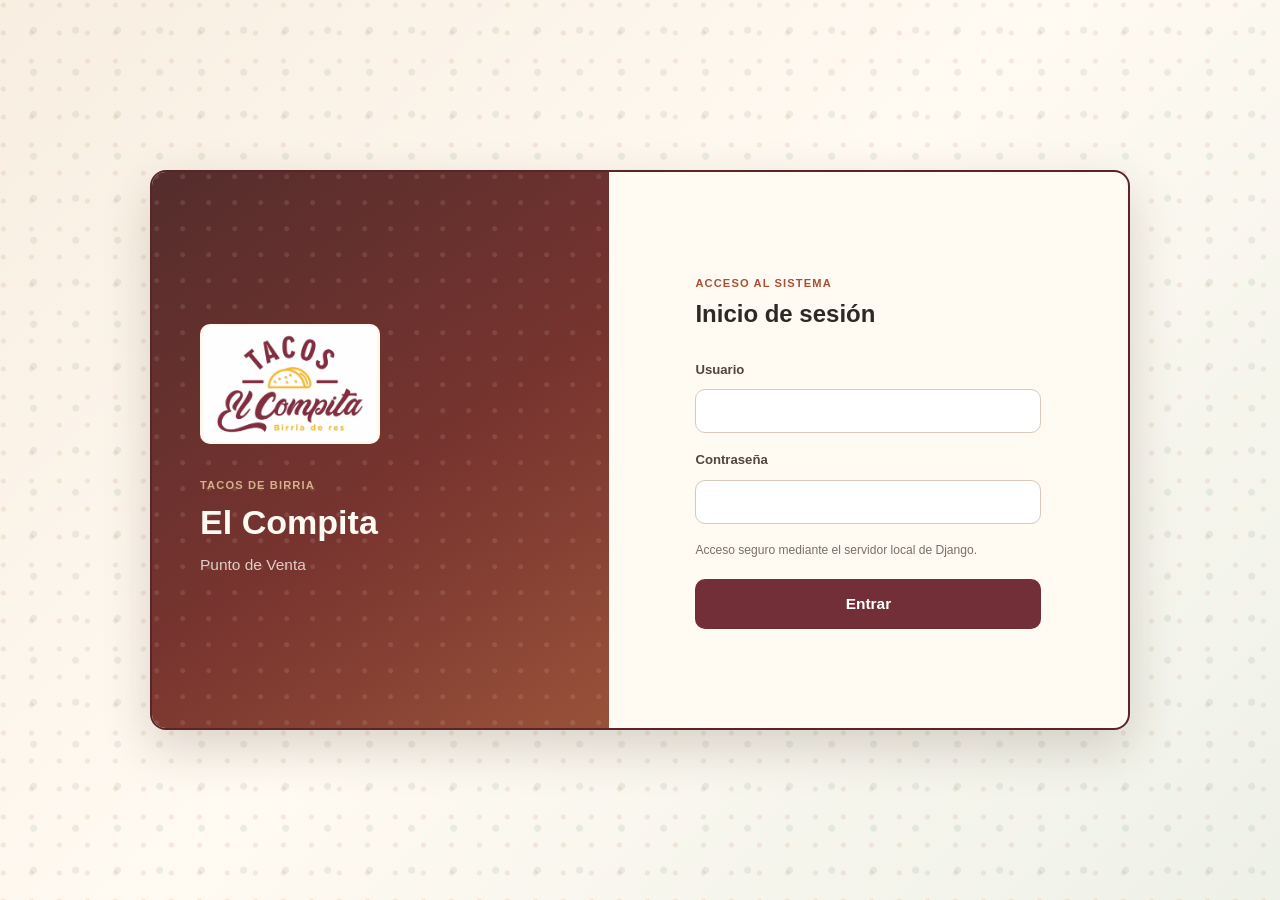
==== commit 4a880e19: "Login sin elegir rol: el servidor lo identifica por el usuario El inicio de sesion pide solo usuario" ====
--- a/POS/FronEnd/index.html
+++ b/POS/FronEnd/index.html
@@ -8,7 +8,8 @@
     Mapa de secciones:
     1. Carga de sesión e inicio de sesión.
     2. Barra superior: logo, negocio, fecha, usuario y cierre de sesión.
-    3. Pestañas: navegación entre pantallas (las de administrador se muestran por rol).
+    3. Navegación por rol: barra de pestañas del cajero y menú lateral con
+       grupos desplegables del administrador.
     4. Pantallas: panel, venta, configuración, productos, almacén, categorías,
        ventas y cierre de caja.
     5. Modales y avisos.
@@ -46,19 +47,16 @@
             </div>
             <div class="entry-form-wrap">
                 <span class="eyebrow">Acceso al sistema</span>
-                <h2 id="login-heading">Inicio de sesión · Cajero</h2>
-                <!-- Enter (teclado físico) o "Ir" (teclado del iPad) envían el formulario. -->
+                <h2 id="login-heading">Inicio de sesión</h2>
+                <!-- Enter (teclado físico) o "Ir" (teclado del iPad) envían el formulario.
+                     No se elige rol: el servidor lo identifica con el usuario. -->
                 <form id="entry-login-form" autocomplete="off" onsubmit="handleLoginSubmit(event)">
-                    <div class="login-role-selector" role="group" aria-label="Tipo de cuenta">
-                        <button class="login-role-button active" id="login-role-cashier" type="button" aria-pressed="true" onclick="selectLoginRole('cashier')">Cajero</button>
-                        <button class="login-role-button" id="login-role-admin" type="button" aria-pressed="false" onclick="selectLoginRole('admin')">Administrador</button>
-                    </div>
                     <label for="login-username">Usuario</label>
                     <input id="login-username" name="access-identifier" autocomplete="off" autocapitalize="none" autocorrect="off" spellcheck="false" enterkeyhint="go" required>
                     <label for="login-password">Contraseña</label>
                     <input id="login-password" name="access-secret" type="password" autocomplete="new-password" enterkeyhint="go" required>
                     <p class="entry-connection-note">Acceso seguro mediante el servidor local de Django.</p>
-                    <button class="btn entry-submit" id="entry-submit" type="submit">Entrar a caja</button>
+                    <button class="btn entry-submit" id="entry-submit" type="submit">Entrar</button>
                 </form>
             </div>
         </section>
@@ -67,6 +65,11 @@
     <div class="app" id="app-container" hidden>
         <!-- Barra superior: logo y nombre a la izquierda; fecha y sesión a la derecha. -->
         <header class="app-bar">
+            <!-- Solo administrador en celular: abre y cierra el menú lateral. -->
+            <button class="admin-nav-toggle" id="admin-nav-toggle" type="button" aria-controls="admin-nav" aria-expanded="false" onclick="toggleAdminNav()" hidden>
+                <svg class="icon" viewBox="0 0 24 24" aria-hidden="true"><path d="M4 6h16M4 12h16M4 18h16"/></svg>
+                <span class="visually-hidden">Menú</span>
+            </button>
             <div class="brand">
                 <img src="../Public/assets/imagenes/Logo%20tcos%20el%20compita.jpg" alt="Tacos de Birria El Compita" class="brand-logo" width="72" height="48">
                 <div class="brand-text">
@@ -90,11 +93,8 @@
             </div>
         </header>
 
-        <!-- Navegación: cada botón activa una pantalla mediante showTab(). -->
-        <nav class="tabs" aria-label="Navegación principal">
-            <button class="tab" type="button" data-tab="admin-dashboard" onclick="showTab('admin-dashboard')" hidden>
-                <svg class="icon" viewBox="0 0 24 24" aria-hidden="true"><path d="M3 3v18h18"/><path d="M7 15l4-4 3 3 5-6"/></svg>Panel
-            </button>
+        <!-- Navegación del cajero: cada botón activa una pantalla mediante showTab(). -->
+        <nav class="tabs" id="cashier-nav" aria-label="Navegación principal">
             <button class="tab active" type="button" data-tab="pos" onclick="showTab('pos')">
                 <svg class="icon" viewBox="0 0 24 24" aria-hidden="true"><circle cx="9" cy="20" r="1.5"/><circle cx="18" cy="20" r="1.5"/><path d="M2 3h3l2.6 12.4a1.5 1.5 0 0 0 1.5 1.1h8.9a1.5 1.5 0 0 0 1.5-1.2L21 8H6"/></svg>Venta
             </button>
@@ -104,22 +104,55 @@
             <button class="tab" type="button" data-tab="sales" onclick="showTab('sales')">
                 <svg class="icon" viewBox="0 0 24 24" aria-hidden="true"><path d="M5 3h14v18l-3-2-2 2-2-2-2 2-2-2-3 2z"/><path d="M9 8h6M9 12h6M9 16h4"/></svg>Ventas
             </button>
-            <button class="tab" type="button" data-tab="admin" onclick="showTab('admin')" hidden>
-                <svg class="icon" viewBox="0 0 24 24" aria-hidden="true"><path d="M6 3v7a3 3 0 0 0 6 0V3"/><path d="M9 3v18"/><path d="M17 3c-2 2-2 6 0 8v10"/></svg>Productos
+        </nav>
+
+        <!-- Navegación del administrador: menú lateral con grupos desplegables.
+             Los botones usan las mismas data-tab que showTab() y se abre solo
+             el grupo de la pantalla activa. En celular se muestra como cajón. -->
+        <nav class="admin-nav" id="admin-nav" aria-label="Menú de administración" hidden>
+            <button class="tab" type="button" data-tab="admin-dashboard" onclick="showTab('admin-dashboard')">
+                <svg class="icon" viewBox="0 0 24 24" aria-hidden="true"><path d="M3 3v18h18"/><path d="M7 15l4-4 3 3 5-6"/></svg>Panel
             </button>
-            <button class="tab" type="button" data-tab="warehouse" onclick="showTab('warehouse')" hidden>
-                <svg class="icon" viewBox="0 0 24 24" aria-hidden="true"><path d="M21 8l-9-5-9 5 9 5 9-5z"/><path d="M3 8v8l9 5 9-5V8"/><path d="M12 13v8"/></svg>Almacén
-            </button>
-            <button class="tab" type="button" data-tab="categories" onclick="showTab('categories')" hidden>
-                <svg class="icon" viewBox="0 0 24 24" aria-hidden="true"><path d="M3 12V4a1 1 0 0 1 1-1h8l9 9-9 9z"/><circle cx="7.5" cy="7.5" r="1.5"/></svg>Categorías
-            </button>
-            <button class="tab" type="button" data-tab="settings" onclick="showTab('settings')" hidden>
-                <svg class="icon" viewBox="0 0 24 24" aria-hidden="true"><path d="M4 6h10M18 6h2M4 12h4M12 12h8M4 18h12"/><circle cx="16" cy="6" r="2"/><circle cx="10" cy="12" r="2"/><circle cx="18" cy="18" r="2"/></svg>Configuración
-            </button>
-            <button class="tab" type="button" data-tab="users" onclick="showTab('users')" hidden>
-                <svg class="icon" viewBox="0 0 24 24" aria-hidden="true"><circle cx="9" cy="8" r="3.5"/><path d="M2.5 20a6.5 6.5 0 0 1 13 0"/><path d="M16 4.5a3.5 3.5 0 0 1 0 7"/><path d="M18 14.2a6.5 6.5 0 0 1 3.5 5.8"/></svg>Usuarios
-            </button>
+
+            <div class="admin-nav-group">
+                <button class="admin-nav-group-toggle" type="button" aria-expanded="false" aria-controls="admin-nav-sales" onclick="toggleAdminNavGroup(this)">
+                    <svg class="icon" viewBox="0 0 24 24" aria-hidden="true"><path d="M5 3h14v18l-3-2-2 2-2-2-2 2-2-2-3 2z"/><path d="M9 8h6M9 12h6M9 16h4"/></svg>
+                    <span>Ventas</span>
+                    <svg class="icon admin-nav-chevron" viewBox="0 0 24 24" aria-hidden="true"><path d="M9 6l6 6-6 6"/></svg>
+                </button>
+                <div class="admin-nav-items" id="admin-nav-sales" hidden>
+                    <button class="tab" type="button" data-tab="sales" onclick="showTab('sales')">Historial</button>
+                    <button class="tab" type="button" data-tab="cashbox" onclick="showTab('cashbox')">Cierre de caja</button>
+                </div>
+            </div>
+
+            <div class="admin-nav-group">
+                <button class="admin-nav-group-toggle" type="button" aria-expanded="false" aria-controls="admin-nav-inventory" onclick="toggleAdminNavGroup(this)">
+                    <svg class="icon" viewBox="0 0 24 24" aria-hidden="true"><path d="M21 8l-9-5-9 5 9 5 9-5z"/><path d="M3 8v8l9 5 9-5V8"/><path d="M12 13v8"/></svg>
+                    <span>Inventario</span>
+                    <svg class="icon admin-nav-chevron" viewBox="0 0 24 24" aria-hidden="true"><path d="M9 6l6 6-6 6"/></svg>
+                </button>
+                <div class="admin-nav-items" id="admin-nav-inventory" hidden>
+                    <button class="tab" type="button" data-tab="admin" onclick="showTab('admin')">Productos</button>
+                    <button class="tab" type="button" data-tab="categories" onclick="showTab('categories')">Categorías</button>
+                    <button class="tab" type="button" data-tab="warehouse" onclick="showTab('warehouse')">Almacén</button>
+                </div>
+            </div>
+
+            <div class="admin-nav-group">
+                <button class="admin-nav-group-toggle" type="button" aria-expanded="false" aria-controls="admin-nav-system" onclick="toggleAdminNavGroup(this)">
+                    <svg class="icon" viewBox="0 0 24 24" aria-hidden="true"><path d="M4 6h10M18 6h2M4 12h4M12 12h8M4 18h12"/><circle cx="16" cy="6" r="2"/><circle cx="10" cy="12" r="2"/><circle cx="18" cy="18" r="2"/></svg>
+                    <span>Sistema</span>
+                    <svg class="icon admin-nav-chevron" viewBox="0 0 24 24" aria-hidden="true"><path d="M9 6l6 6-6 6"/></svg>
+                </button>
+                <div class="admin-nav-items" id="admin-nav-system" hidden>
+                    <button class="tab" type="button" data-tab="users" onclick="showTab('users')">Usuarios</button>
+                    <button class="tab" type="button" data-tab="settings" onclick="showTab('settings')">Configuración</button>
+                </div>
+            </div>
         </nav>
+        <!-- Fondo oscuro detrás del menú en celular; tocarlo cierra el menú. -->
+        <div class="admin-nav-backdrop" onclick="closeAdminNav()" aria-hidden="true"></div>
 
         <main class="app-content">
             <!-- Panel administrativo: sus indicadores se calculan con el historial local actual. -->
--- a/POS/FronEnd/css/styles.css
+++ b/POS/FronEnd/css/styles.css
@@ -547,34 +547,6 @@
     gap: 10px;
 }
 
-.login-role-selector {
-    display: grid;
-    grid-template-columns: 1fr 1fr;
-    gap: 4px;
-    margin-bottom: 12px;
-    padding: 4px;
-    border: 1px solid #e2d5c8;
-    border-radius: 10px;
-    background: #f2ebe2;
-}
-
-.login-role-button {
-    min-height: var(--tap);
-    border: 0;
-    border-radius: 8px;
-    background: transparent;
-    color: #62584f;
-    font-size: 0.92rem;
-    font-weight: 700;
-    cursor: pointer;
-}
-
-.login-role-button.active {
-    background: #fffdf9;
-    color: var(--brand);
-    box-shadow: 0 1px 4px rgba(52, 38, 29, 0.15);
-}
-
 .entry-form-wrap form > label {
     margin-top: 8px;
     color: var(--ink-2);
@@ -776,6 +748,90 @@
     background: rgba(255, 255, 255, 0.12);
 }
 
+/* Menú lateral del administrador: columna oscura con grupos desplegables.
+   Reusa .tab para las opciones; en celular se convierte en cajón (sección 9). */
+.admin-nav {
+    display: flex;
+    flex-direction: column;
+    gap: 2px;
+    padding: 12px 10px calc(12px + env(safe-area-inset-bottom)) max(10px, env(safe-area-inset-left));
+    overflow-y: auto;
+    overscroll-behavior: contain;
+    background: var(--nav-bg);
+}
+
+.admin-nav .tab {
+    flex: none;
+    justify-content: flex-start;
+    width: 100%;
+    padding: 0 12px;
+}
+
+.admin-nav-group-toggle {
+    display: flex;
+    align-items: center;
+    gap: 8px;
+    width: 100%;
+    min-height: var(--tap);
+    padding: 0 12px;
+    border: 0;
+    border-radius: 10px;
+    background: none;
+    color: rgba(255, 255, 255, 0.82);
+    font-size: 0.95rem;
+    font-weight: 700;
+    text-align: left;
+    cursor: pointer;
+    user-select: none;
+    -webkit-user-select: none;
+    transition: background-color 150ms, color 150ms;
+}
+
+.admin-nav-group-toggle span {
+    flex: 1;
+}
+
+.admin-nav-group-toggle:active {
+    background: rgba(255, 255, 255, 0.12);
+}
+
+/* El grupo que contiene la pantalla activa se distingue aunque esté cerrado. */
+.admin-nav-group:has(.tab.active) .admin-nav-group-toggle {
+    color: #fff;
+}
+
+.admin-nav-chevron {
+    transition: transform 150ms var(--ease-out);
+}
+
+.admin-nav-group-toggle[aria-expanded="true"] .admin-nav-chevron {
+    transform: rotate(90deg);
+}
+
+.admin-nav-items {
+    display: flex;
+    flex-direction: column;
+    gap: 2px;
+    padding: 2px 0 6px;
+}
+
+/* Las opciones se alinean con el texto del grupo (12 px + icono + separación). */
+.admin-nav-items .tab {
+    padding-left: 38px;
+    font-size: 0.92rem;
+    font-weight: 500;
+}
+
+.admin-nav-items .tab.active {
+    font-weight: 700;
+}
+
+/* Botón de menú y fondo del cajón: solo existen en celular (sección 9). */
+.admin-nav-toggle,
+.admin-nav-backdrop {
+    display: none;
+}
+
 /* Área de contenido: cada pantalla con margen cómodo y ancho máximo legible. */
 .app-content {
     background: var(--page);
@@ -1408,7 +1464,8 @@
 .product-card-placeholder {
     display: grid;
     place-items: center;
-    font-size: 2.6rem;
+    color: var(--muted);
+    font-size: 0.85rem;
 }
 
 .product-name {
@@ -2039,6 +2096,8 @@
     .btn.is-editing:hover { background: #255a75; }
     .logout-button:hover { background: rgba(255, 248, 237, 0.24); }
     .tab:hover:not(.active) { background: rgba(255, 255, 255, 0.1); color: #fff; }
+    .admin-nav-group-toggle:hover { background: rgba(255, 255, 255, 0.1); color: #fff; }
+    .admin-nav-toggle:hover { background: rgba(255, 248, 237, 0.24); }
     .category-tab:hover:not(.active) { border-color: var(--brand); color: var(--brand); }
     .product-card:hover { border-color: var(--clay); box-shadow: var(--shadow); }
     .qty-btn:hover { background: var(--brand-strong); }
@@ -2072,6 +2131,17 @@
         -webkit-overflow-scrolling: touch;
     }
 
+    /* Administrador: barra superior a todo lo ancho; debajo, menú lateral
+       fijo a la izquierda y la pantalla activa a la derecha. */
+    body.role-admin[data-tab] .app {
+        grid-template-columns: 232px minmax(0, 1fr);
+        grid-template-rows: auto minmax(0, 1fr);
+    }
+
+    body.role-admin[data-tab] .app-bar {
+        grid-column: 1 / -1;
+    }
+
     /* Venta: la pantalla no se desplaza; solo se desplazan los productos y el carrito. */
     body[data-tab="pos"] .app-content {
         overflow: hidden;
@@ -2113,7 +2183,8 @@
         padding-bottom: 4px;
     }
 
-    .tab {
+    .tab,
+    .admin-nav-group-toggle {
         min-height: 38px;
     }
 
@@ -2176,6 +2247,7 @@
 
 @media (min-width: 700px) and (max-height: 720px) and (pointer: coarse) {
     .tab,
+    .admin-nav-group-toggle,
     .category-tab,
     .remove-btn {
         min-height: var(--tap);
@@ -2371,6 +2443,68 @@
     }
 }
 
+/* Celular, administrador: el menú lateral se vuelve un cajón que entra desde
+   la izquierda con el botón de menú; la barra superior queda fija arriba. */
+@media (max-width: 699px) {
+    body.role-admin .app-bar {
+        position: sticky;
+        top: 0;
+        z-index: 50;
+    }
+
+    .admin-nav-toggle {
+        display: inline-flex;
+        flex: none;
+        align-items: center;
+        justify-content: center;
+        width: var(--tap);
+        height: var(--tap);
+        padding: 0;
+        border: 1px solid rgba(255, 248, 237, 0.5);
+        border-radius: 10px;
+        background: rgba(255, 248, 237, 0.12);
+        color: var(--on-dark);
+        cursor: pointer;
+    }
+
+    .admin-nav-toggle .icon {
+        width: 22px;
+        height: 22px;
+    }
+
+    .admin-nav {
+        position: fixed;
+        top: 0;
+        bottom: 0;
+        left: 0;
+        z-index: 100;
+        width: min(280px, 85vw);
+        padding-top: calc(16px + env(safe-area-inset-top));
+        box-shadow: var(--shadow-lg);
+        transform: translateX(-100%);
+        visibility: hidden;
+        transition: transform 220ms var(--ease-out), visibility 0s linear 220ms;
+    }
+
+    body.admin-nav-open {
+        overflow: hidden;
+    }
+
+    body.admin-nav-open .admin-nav {
+        transform: none;
+        visibility: visible;
+        transition: transform 220ms var(--ease-out);
+    }
+
+    body.admin-nav-open .admin-nav-backdrop {
+        display: block;
+        position: fixed;
+        inset: 0;
+        z-index: 90;
+        background: rgba(30, 20, 15, 0.45);
+    }
+}
+
 @media (max-width: 420px) {
     .dashboard-metrics,
     .sales-summary {
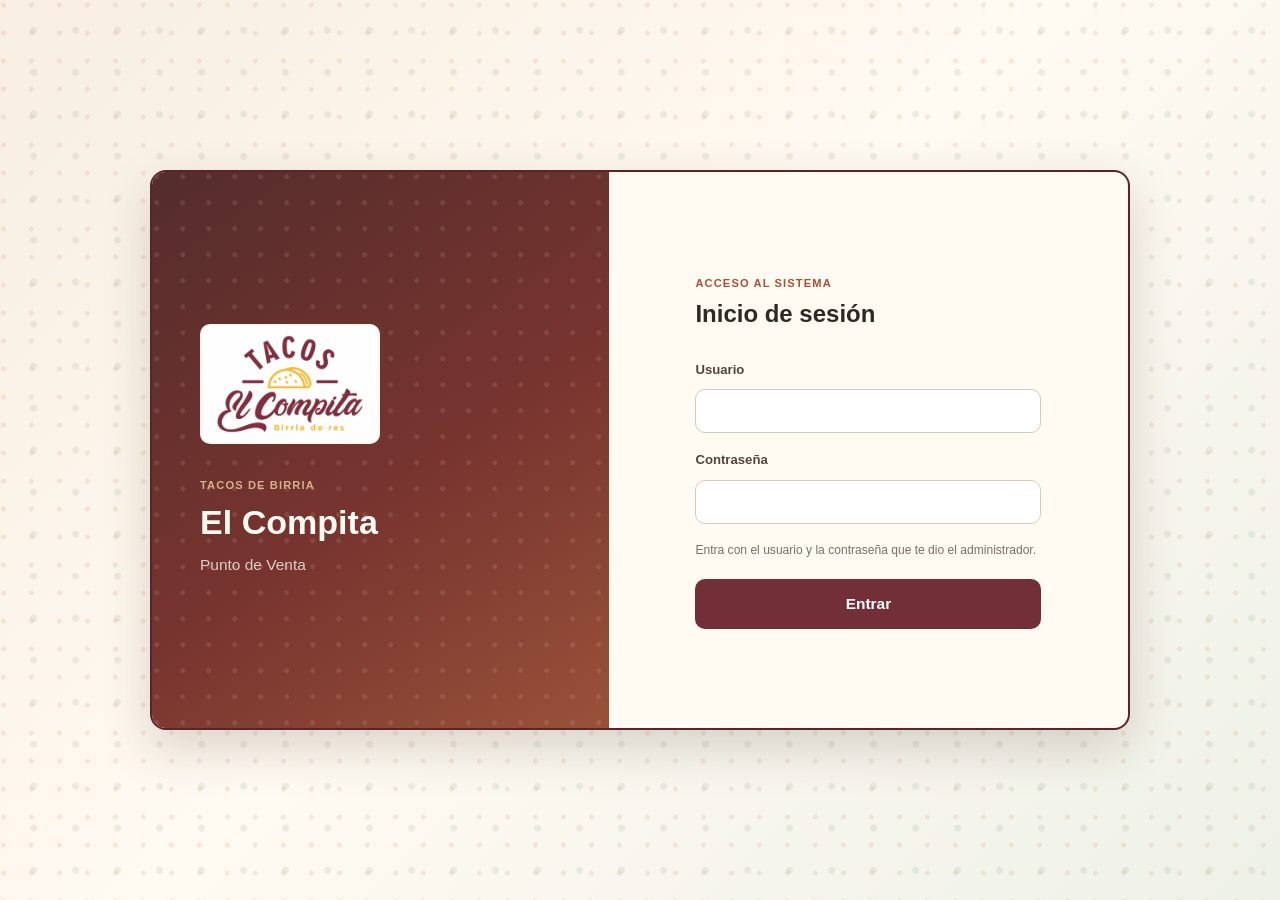
==== commit 7497fbce: "Liempieza final, minimo editable y ventana propia para pedir datos" ====
--- a/POS/FronEnd/index.html
+++ b/POS/FronEnd/index.html
@@ -55,7 +55,7 @@
                     <input id="login-username" name="access-identifier" autocomplete="off" autocapitalize="none" autocorrect="off" spellcheck="false" enterkeyhint="go" required>
                     <label for="login-password">Contraseña</label>
                     <input id="login-password" name="access-secret" type="password" autocomplete="new-password" enterkeyhint="go" required>
-                    <p class="entry-connection-note">Acceso seguro mediante el servidor local de Django.</p>
+                    <p class="entry-connection-note">Entra con el usuario y la contraseña que te dio el administrador.</p>
                     <button class="btn entry-submit" id="entry-submit" type="submit">Entrar</button>
                 </form>
             </div>
@@ -65,10 +65,11 @@
     <div class="app" id="app-container" hidden>
         <!-- Barra superior: logo y nombre a la izquierda; fecha y sesión a la derecha. -->
         <header class="app-bar">
-            <!-- Solo administrador en celular: abre y cierra el menú lateral. -->
+            <!-- Solo administrador: en celular abre y cierra el menú lateral; en
+                 pantallas anchas lo contrae a iconos o lo vuelve a expandir. -->
             <button class="admin-nav-toggle" id="admin-nav-toggle" type="button" aria-controls="admin-nav" aria-expanded="false" onclick="toggleAdminNav()" hidden>
                 <svg class="icon" viewBox="0 0 24 24" aria-hidden="true"><path d="M4 6h16M4 12h16M4 18h16"/></svg>
-                <span class="visually-hidden">Menú</span>
+                <span class="visually-hidden" id="admin-nav-toggle-label">Menú</span>
             </button>
             <div class="brand">
                 <img src="../Public/assets/imagenes/Logo%20tcos%20el%20compita.jpg" alt="Tacos de Birria El Compita" class="brand-logo" width="72" height="48">
@@ -108,16 +109,19 @@
 
         <!-- Navegación del administrador: menú lateral con grupos desplegables.
              Los botones usan las mismas data-tab que showTab() y se abre solo
-             el grupo de la pantalla activa. En celular se muestra como cajón. -->
+             el grupo de la pantalla activa. En celular se muestra como cajón y en
+             pantallas anchas se puede contraer a iconos: tocar el icono de un grupo
+             despliega el menú encima de la pantalla y al elegir vuelve a iconos. -->
         <nav class="admin-nav" id="admin-nav" aria-label="Menú de administración" hidden>
-            <button class="tab" type="button" data-tab="admin-dashboard" onclick="showTab('admin-dashboard')">
-                <svg class="icon" viewBox="0 0 24 24" aria-hidden="true"><path d="M3 3v18h18"/><path d="M7 15l4-4 3 3 5-6"/></svg>Panel
+            <button class="tab" type="button" data-tab="admin-dashboard" title="Panel" onclick="showTab('admin-dashboard')">
+                <svg class="icon" viewBox="0 0 24 24" aria-hidden="true"><path d="M3 3v18h18"/><path d="M7 15l4-4 3 3 5-6"/></svg>
+                <span class="admin-nav-label">Panel</span>
             </button>
 
             <div class="admin-nav-group">
-                <button class="admin-nav-group-toggle" type="button" aria-expanded="false" aria-controls="admin-nav-sales" onclick="toggleAdminNavGroup(this)">
+                <button class="admin-nav-group-toggle" type="button" aria-expanded="false" aria-controls="admin-nav-sales" title="Ventas" onclick="toggleAdminNavGroup(this)">
                     <svg class="icon" viewBox="0 0 24 24" aria-hidden="true"><path d="M5 3h14v18l-3-2-2 2-2-2-2 2-2-2-3 2z"/><path d="M9 8h6M9 12h6M9 16h4"/></svg>
-                    <span>Ventas</span>
+                    <span class="admin-nav-label">Ventas</span>
                     <svg class="icon admin-nav-chevron" viewBox="0 0 24 24" aria-hidden="true"><path d="M9 6l6 6-6 6"/></svg>
                 </button>
                 <div class="admin-nav-items" id="admin-nav-sales" hidden>
@@ -127,9 +131,9 @@
             </div>
 
             <div class="admin-nav-group">
-                <button class="admin-nav-group-toggle" type="button" aria-expanded="false" aria-controls="admin-nav-inventory" onclick="toggleAdminNavGroup(this)">
+                <button class="admin-nav-group-toggle" type="button" aria-expanded="false" aria-controls="admin-nav-inventory" title="Inventario" onclick="toggleAdminNavGroup(this)">
                     <svg class="icon" viewBox="0 0 24 24" aria-hidden="true"><path d="M21 8l-9-5-9 5 9 5 9-5z"/><path d="M3 8v8l9 5 9-5V8"/><path d="M12 13v8"/></svg>
-                    <span>Inventario</span>
+                    <span class="admin-nav-label">Inventario</span>
                     <svg class="icon admin-nav-chevron" viewBox="0 0 24 24" aria-hidden="true"><path d="M9 6l6 6-6 6"/></svg>
                 </button>
                 <div class="admin-nav-items" id="admin-nav-inventory" hidden>
@@ -140,9 +144,9 @@
             </div>
 
             <div class="admin-nav-group">
-                <button class="admin-nav-group-toggle" type="button" aria-expanded="false" aria-controls="admin-nav-system" onclick="toggleAdminNavGroup(this)">
+                <button class="admin-nav-group-toggle" type="button" aria-expanded="false" aria-controls="admin-nav-system" title="Sistema" onclick="toggleAdminNavGroup(this)">
                     <svg class="icon" viewBox="0 0 24 24" aria-hidden="true"><path d="M4 6h10M18 6h2M4 12h4M12 12h8M4 18h12"/><circle cx="16" cy="6" r="2"/><circle cx="10" cy="12" r="2"/><circle cx="18" cy="18" r="2"/></svg>
-                    <span>Sistema</span>
+                    <span class="admin-nav-label">Sistema</span>
                     <svg class="icon admin-nav-chevron" viewBox="0 0 24 24" aria-hidden="true"><path d="M9 6l6 6-6 6"/></svg>
                 </button>
                 <div class="admin-nav-items" id="admin-nav-system" hidden>
@@ -279,13 +283,6 @@
                             <button type="submit" class="btn">Guardar IVA</button>
                         </form>
                         <p class="panel-footnote">Actual: <strong id="current-tax-rate">---</strong>%</p>
-                    </div>
-
-                    <!-- Reinicio a los datos por defecto. -->
-                    <div class="panel panel-danger">
-                        <h3>Mantenimiento</h3>
-                        <p class="field-help">Elimina todos los datos guardados en este dispositivo y vuelve a cargar el menú por defecto. Úsalo solo si hay problemas.</p>
-                        <button class="btn btn-danger" type="button" onclick="resetSystem()">Reiniciar sistema</button>
                     </div>
                 </div>
             </section>
@@ -605,7 +602,7 @@
                     </div>
                     <div class="toolbar">
                         <label class="inline-field" for="date-filter">Filtrar por
-                            <select id="date-filter" onchange="filterSales()">
+                            <select id="date-filter" onchange="filterSalesByPeriod()">
                                 <option value="today">Hoy</option>
                                 <option value="week">Esta semana</option>
                                 <option value="month">Este mes</option>
@@ -623,10 +620,10 @@
                     </div>
                 </div>
 
+                <!-- Las ventas no se borran: el administrador las cancela una por una en la lista. -->
                 <div class="toolbar toolbar-actions">
                     <button class="btn btn-secondary btn-compact" type="button" onclick="exportSales()">Exportar</button>
-                    <button class="btn btn-secondary btn-compact" type="button" onclick="verifySalesIntegrity()">Verificar</button>
-                    <button class="btn btn-danger btn-compact" type="button" onclick="clearSalesHistory()">Borrar historial</button>
+                    <button class="btn btn-secondary btn-compact" type="button" id="verify-sales-btn" onclick="verifySalesIntegrity()">Verificar</button>
                 </div>
 
                 <div class="sales-summary">
@@ -651,7 +648,7 @@
                 <div class="panel panel-flush">
                     <div class="panel-heading panel-heading-bar">
                         <h3>Lista de ventas</h3>
-                        <input type="search" class="search-input" id="sales-search" placeholder="Buscar por ID o productos…" onkeyup="searchSales()" aria-label="Buscar ventas" autocomplete="off">
+                        <input type="search" class="search-input" id="sales-search" placeholder="Buscar por ID o productos…" oninput="searchSales()" aria-label="Buscar ventas" autocomplete="off">
                     </div>
                     <div id="sales-list" class="sales-list">
                         <div class="empty-sales">
@@ -717,13 +714,12 @@
                     </div>
                 </div>
 
-                <!-- Historial de cierres anteriores. -->
-                <div class="panel">
+                <!-- Historial de cierres anteriores (solo administrador; los cierres no se borran). -->
+                <div class="panel" id="cashbox-history">
                     <div class="panel-heading">
                         <h3>Historial de cierres</h3>
                         <div class="toolbar">
                             <button class="btn btn-secondary btn-compact" type="button" onclick="exportCashBoxHistory()">Exportar CSV</button>
-                            <button class="btn btn-danger btn-compact" type="button" onclick="clearCashBoxHistory()">Limpiar historial</button>
                         </div>
                     </div>
                     <div class="table-wrapper">
@@ -737,7 +733,7 @@
                                     <th scope="col" class="num">Efectivo contado</th>
                                     <th scope="col" class="num">Fondo retenido</th>
                                     <th scope="col" class="num">Retiro</th>
-                                    <th scope="col"><span class="visually-hidden">Acciones</span></th>
+                                    <th scope="col">Cerró</th>
                                 </tr>
                             </thead>
                             <tbody id="cashbox-tbody">
@@ -793,6 +789,30 @@
                 <button class="btn btn-success sale-confirm-btn" type="button" onclick="confirmActionModal()">Confirmar cambio</button>
             </div>
         </div>
+    </div>
+
+    <!-- Modal para pedir un dato (nombre, stock mínimo, motivo); lo abre openInputModal() en ui.js. -->
+    <div id="input-modal" class="sale-modal" role="dialog" aria-modal="true" aria-labelledby="input-modal-title" hidden>
+        <div class="sale-modal-backdrop" onclick="closeInputModal(null)"></div>
+        <form class="sale-modal-card action-modal-card" id="input-modal-form" onsubmit="submitInputModal(event)" novalidate>
+            <div class="sale-modal-header">
+                <div>
+                    <span class="eyebrow" id="input-modal-eyebrow"></span>
+                    <h2 id="input-modal-title"></h2>
+                </div>
+                <button class="sale-modal-close" type="button" onclick="closeInputModal(null)" aria-label="Cerrar">×</button>
+            </div>
+            <div class="action-modal-message" id="input-modal-message"></div>
+            <div class="form-group input-modal-field">
+                <label for="input-modal-input" id="input-modal-label"></label>
+                <input id="input-modal-input" autocomplete="off">
+                <small class="field-help input-modal-error" id="input-modal-error" hidden></small>
+            </div>
+            <div class="sale-modal-actions">
+                <button class="btn btn-ghost" type="button" onclick="closeInputModal(null)">Cancelar</button>
+                <button class="btn btn-success" type="submit" id="input-modal-confirm">Guardar</button>
+            </div>
+        </form>
     </div>
 
     <!-- Avisos temporales (showNotification). -->
--- a/POS/FronEnd/css/styles.css
+++ b/POS/FronEnd/css/styles.css
@@ -826,8 +826,29 @@
     font-weight: 700;
 }
 
-/* Botón de menú y fondo del cajón: solo existen en celular (sección 9). */
-.admin-nav-toggle,
+/* Botón de menú del administrador (barra superior): en celular abre el cajón;
+   en pantallas anchas contrae el menú a iconos. El cajero no lo ve (hidden). */
+.admin-nav-toggle {
+    display: inline-flex;
+    flex: none;
+    align-items: center;
+    justify-content: center;
+    width: var(--tap);
+    height: var(--tap);
+    padding: 0;
+    border: 1px solid rgba(255, 248, 237, 0.5);
+    border-radius: 10px;
+    background: rgba(255, 248, 237, 0.12);
+    color: var(--on-dark);
+    cursor: pointer;
+}
+
+.admin-nav-toggle .icon {
+    width: 22px;
+    height: 22px;
+}
+
+/* Fondo oscuro del cajón: solo existe en celular (sección 9). */
 .admin-nav-backdrop {
     display: none;
 }
@@ -1060,6 +1081,13 @@
     display: flex;
     flex: none;
     gap: 8px;
+}
+
+/* En la tabla del almacén los botones (Mínimo, Eliminar) se apilan si no caben. */
+.warehouse-actions {
+    flex-direction: column;
+    align-items: stretch;
+    gap: 6px;
 }
 
 .category-info {
@@ -1166,6 +1194,17 @@
     color: var(--warning);
 }
 
+.sale-status.cancelled {
+    background: var(--danger-soft);
+    color: var(--danger);
+}
+
+/* Venta cancelada: su total ya no cuenta, por eso se tacha. */
+.sale-item.is-cancelled .sale-total {
+    color: var(--muted);
+    text-decoration: line-through;
+}
+
 .warehouse-status.unknown {
     background: #edf0f2;
     color: #59636b;
@@ -1306,6 +1345,23 @@
     color: var(--brand);
     font-variant-numeric: tabular-nums;
     white-space: nowrap;
+}
+
+/* Nivel del algoritmo de reabastecimiento y cuánto pedir, debajo del nombre. */
+.dashboard-stock-detail {
+    display: block;
+    color: var(--muted);
+    font-size: 0.78rem;
+}
+
+.dashboard-stock-detail.level-critico {
+    color: var(--danger);
+    font-weight: 700;
+}
+
+.dashboard-stock-detail.level-bajo {
+    color: var(--warning);
+    font-weight: 700;
 }
 
 .dashboard-recent-row {
@@ -2030,6 +2086,17 @@
     color: #4f5558;
     line-height: 1.6;
     white-space: pre-line;
+}
+
+/* Campo del modal para pedir un dato (openInputModal en ui.js). */
+.input-modal-field {
+    margin: 0;
+    padding: 16px 24px 0;
+}
+
+.input-modal-error {
+    color: var(--danger);
+    font-weight: 700;
 }
 
 .sale-modal-actions {
@@ -2136,10 +2203,60 @@
     body.role-admin[data-tab] .app {
         grid-template-columns: 232px minmax(0, 1fr);
         grid-template-rows: auto minmax(0, 1fr);
+        transition: grid-template-columns 200ms var(--ease-out);
     }
 
     body.role-admin[data-tab] .app-bar {
         grid-column: 1 / -1;
+    }
+
+    /* Menú contraído: una columna de iconos. Los textos quedan para lectores de
+       pantalla. Tocar el icono de un grupo agrega .admin-nav-peek: el menú se
+       despliega completo encima de la pantalla, sin moverla, hasta elegir. */
+    body.role-admin.admin-nav-collapsed[data-tab] .app {
+        grid-template-columns: 64px minmax(0, 1fr);
+    }
+
+    .admin-nav-collapsed .admin-nav {
+        position: relative;
+        z-index: 40;
+        width: 64px;
+        transition: width 200ms var(--ease-out), box-shadow 200ms;
+    }
+
+    .admin-nav-collapsed:not(.admin-nav-peek) .admin-nav {
+        padding-right: 8px;
+        padding-left: 8px;
+        overflow: hidden;
+    }
+
+    .admin-nav-collapsed:not(.admin-nav-peek) .admin-nav-label,
+    .admin-nav-collapsed:not(.admin-nav-peek) .admin-nav-chevron {
+        position: absolute;
+        width: 1px;
+        height: 1px;
+        overflow: hidden;
+        clip: rect(0 0 0 0);
+        clip-path: inset(50%);
+        white-space: nowrap;
+    }
+
+    .admin-nav-collapsed:not(.admin-nav-peek) .admin-nav > .tab,
+    .admin-nav-collapsed:not(.admin-nav-peek) .admin-nav-group-toggle {
+        justify-content: center;
+        padding: 0;
+    }
+
+    /* El icono del grupo de la pantalla actual queda resaltado. */
+    .admin-nav-collapsed:not(.admin-nav-peek) .admin-nav-group:has(.tab.active) .admin-nav-group-toggle {
+        background: rgba(255, 255, 255, 0.16);
+    }
+
+    /* Desplegado temporal: mismo ancho que el menú completo, encima de la pantalla. */
+    .admin-nav-collapsed.admin-nav-peek .admin-nav {
+        width: 232px;
+        overflow-x: hidden;
+        box-shadow: var(--shadow-lg);
     }
 
     /* Venta: la pantalla no se desplaza; solo se desplazan los productos y el carrito. */
@@ -2450,26 +2567,6 @@
         position: sticky;
         top: 0;
         z-index: 50;
-    }
-
-    .admin-nav-toggle {
-        display: inline-flex;
-        flex: none;
-        align-items: center;
-        justify-content: center;
-        width: var(--tap);
-        height: var(--tap);
-        padding: 0;
-        border: 1px solid rgba(255, 248, 237, 0.5);
-        border-radius: 10px;
-        background: rgba(255, 248, 237, 0.12);
-        color: var(--on-dark);
-        cursor: pointer;
-    }
-
-    .admin-nav-toggle .icon {
-        width: 22px;
-        height: 22px;
     }
 
     .admin-nav {
